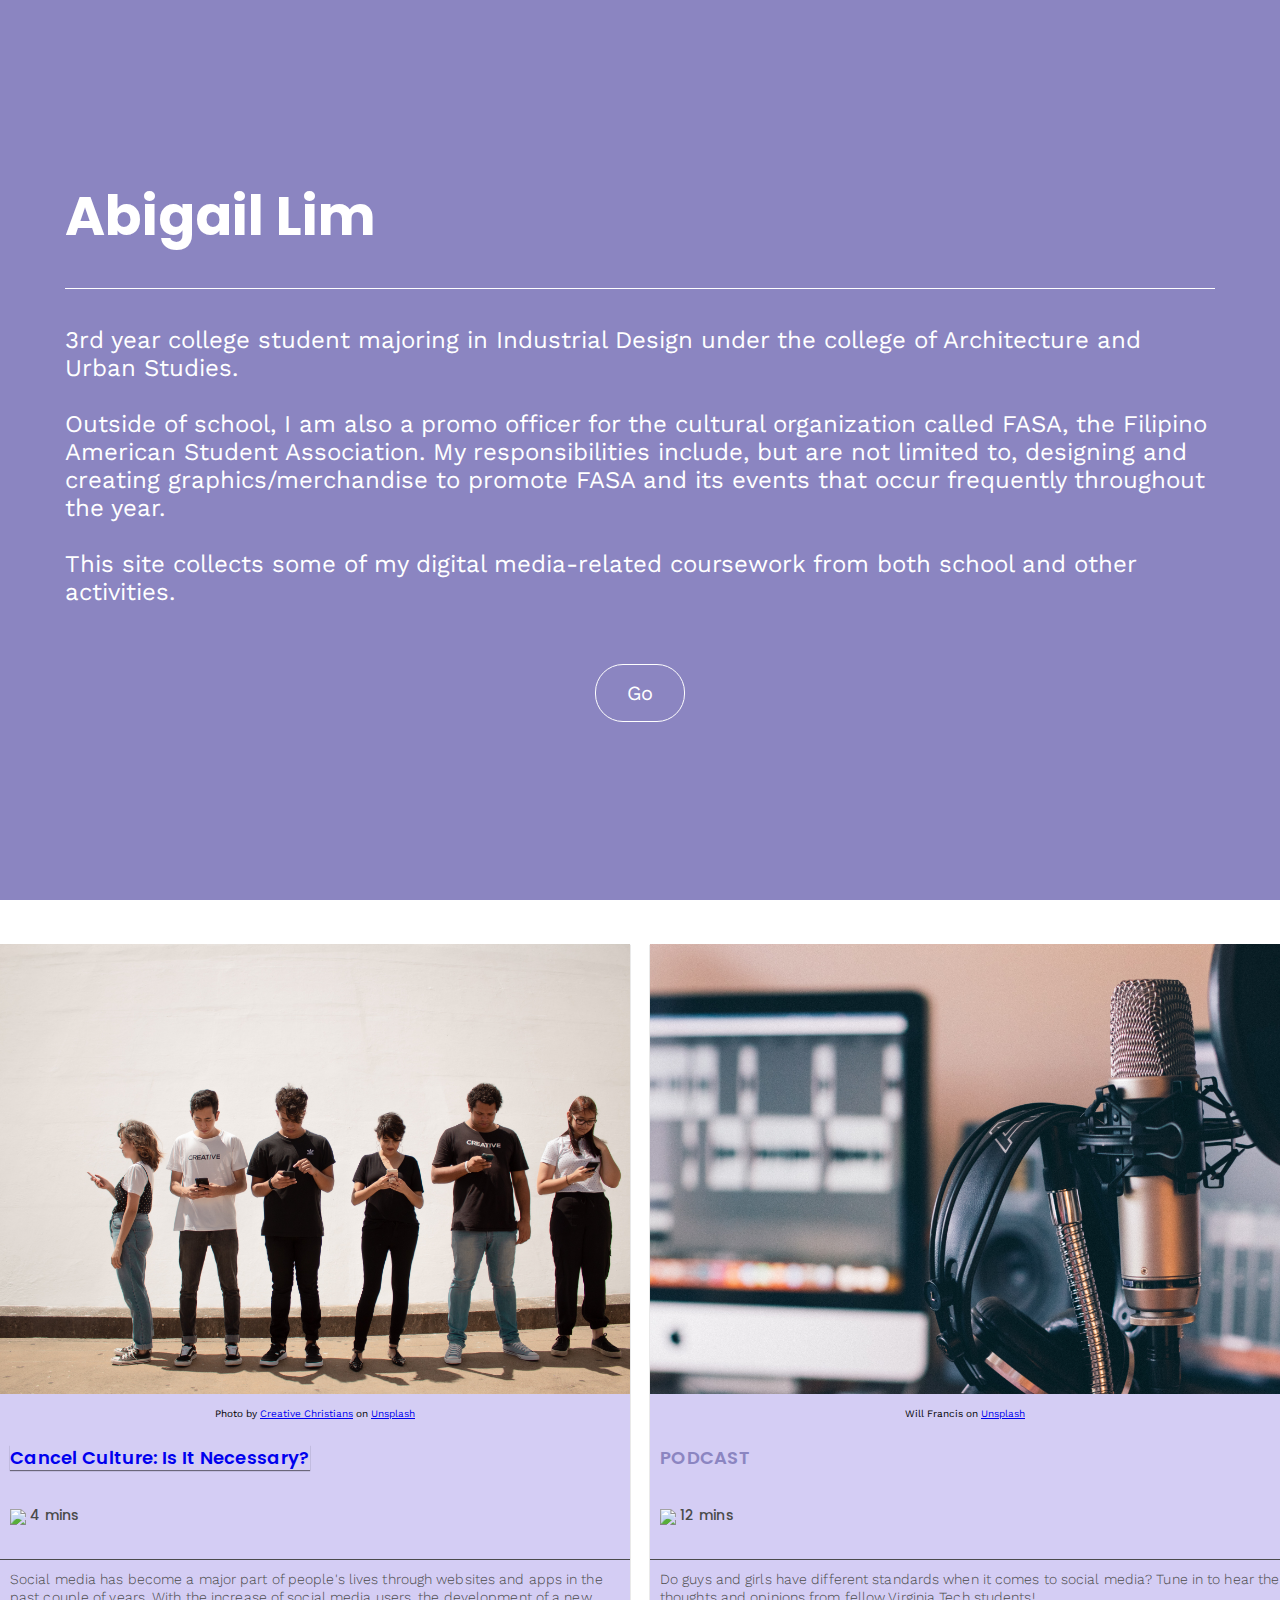
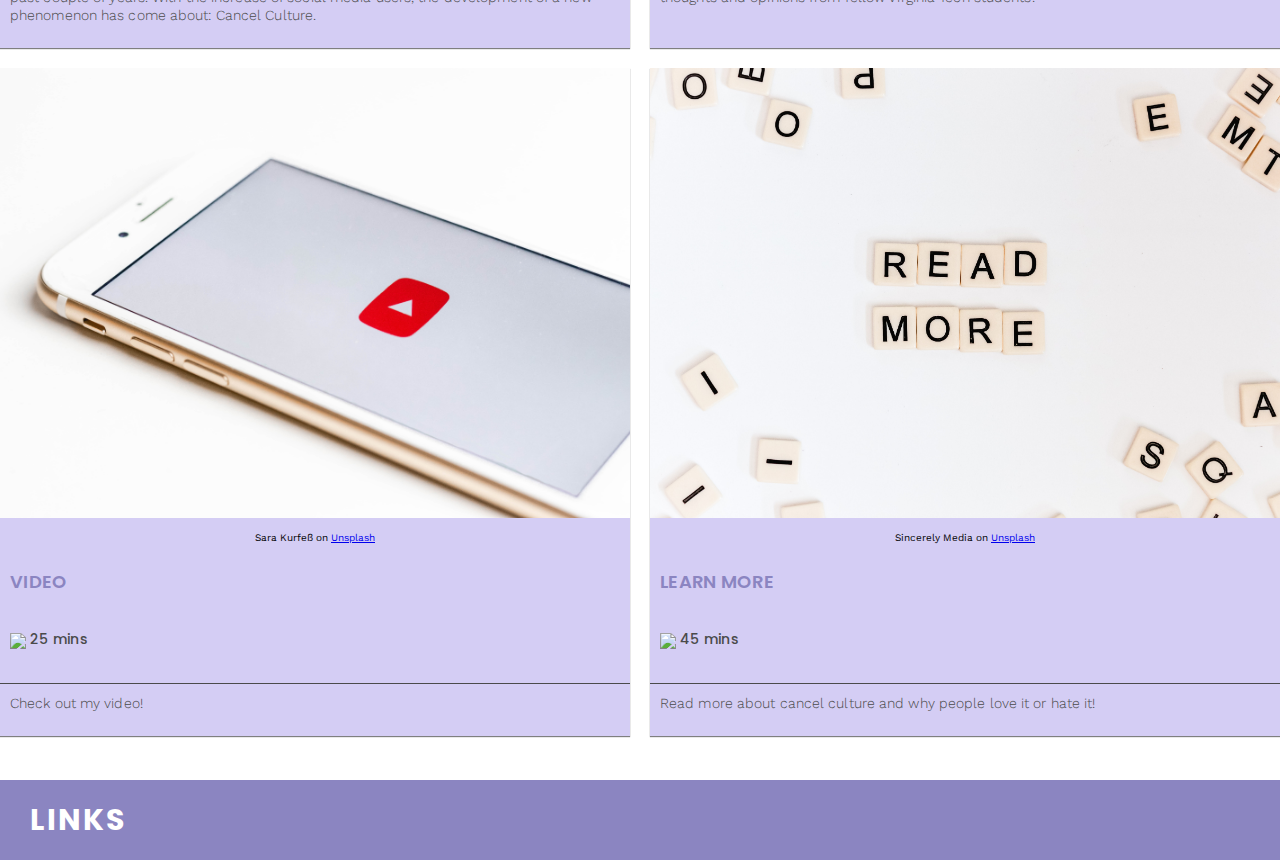
==== index.html @ 4adbbfd1 "linktest1" ====
<!DOCTYPE html>
<html lang="eng">
  <head>
    <meta charset="utf-8">
    <!-- Added viewport settings to make it work on a mobile phone. Don't worry about it; just copy and paste -->
    <meta name="viewport" content="width=device-width, initial-scale=1.0, maximum-scale=1.0, user-scalable=no">
    <!-- Changed title to my name. The title will show up in the browser tab! -->
    <title>Abigail Lim</title>
    <link rel="stylesheet" type="text/css" href="css/style.css" />
    <link href="https://fonts.googleapis.com/css?family=Poppins:400,600" rel="stylesheet">
    <link href="https://fonts.googleapis.com/css?family=Work+Sans" rel="stylesheet">
  </head>

  <body>

    <div class="container">

      <header>
        <div class="wrapper">
          <h1>Abigail Lim</h1>
          <p class="bio">
            3rd year college student majoring in Industrial Design under the college of Architecture and Urban Studies. <br> <br>Outside of school, I am also a promo officer for the cultural organization called FASA, the Filipino American Student Association. My responsibilities include, but are not limited to, designing and creating graphics/merchandise to promote FASA and its events that occur frequently throughout the year. <br> <br> This site collects some of my digital media-related coursework from both school and other activities.
          </p>
          <div class="buttonBox">
            <a class="myButton"href="#projects">Go</a>
          </div>
        </div>
      </header>

      <main id="projects">
        <div class="link 1">
          <img src="images/creative-christians-HN6uXG7GzTE-unsplash (3).jpg"/>
          <p class="reference"> Photo by <a href="https://unsplash.com/@creativechristians?utm_source=unsplash&utm_medium=referral&utm_content=creditCopyText">Creative Christians</a> on <a href="https://unsplash.com/s/photos/social-media?utm_source=unsplash&utm_medium=referral&utm_content=creditCopyText">Unsplash</a>
          </p>
          <h2><a class="link" href="https://medium.com/@limabby21/cancel-culture-is-it-necessary-5a9881380380"> Cancel Culture: Is It Necessary?</a></h2>
          <img src="https://content.codecademy.com/courses/learn-css-grid/lesson-ii/time.svg" class="time" />
          <p class="mins">4 mins</p>
          <p class="description">
            Social media has become a major part of people's lives through websites and apps in the past couple of years. With the increase of social media users, the development of a new phenomenon has come about: Cancel Culture.</p>
        </div>
        <div class="link 2">
          <img src="images/will-francis-ZDNyhmgkZlQ-unsplash.jpg"/>
          <p class="reference" Photo by <a href="https://unsplash.com/@willfrancis?utm_source=unsplash&utm_medium=referral&utm_content=creditCopyText">Will Francis</a> on <a href="https://unsplash.com/s/photos/podcast?utm_source=unsplash&utm_medium=referral&utm_content=creditCopyText">Unsplash</a>
          </p>
          <h2>PODCAST</h2>
          <img src="https://content.codecademy.com/courses/learn-css-grid/lesson-ii/time.svg" class="time" />
          <p class="mins">12 mins</p>
          <p class="description"> Do guys and girls have different standards when it comes to social media? Tune in to hear the thoughts and opinions from fellow Virginia Tech students!
          </p>
        </div>
        <div class="link 3">
          <img src="images/sara-kurfess-O1mej4P-Rws-unsplash.jpg"/>
          <p class="reference" Photo by <a href="https://unsplash.com/@stereophototyp?utm_source=unsplash&utm_medium=referral&utm_content=creditCopyText">Sara Kurfeß</a> on <a href="https://unsplash.com/s/photos/video?utm_source=unsplash&utm_medium=referral&utm_content=creditCopyText">Unsplash</a>
          </p>
          <h2>VIDEO</h2>
          <img src="https://content.codecademy.com/courses/learn-css-grid/lesson-ii/time.svg" class="time" />
          <p class="mins">25 mins</p>
          <p class="description">
            Check out my video!</p>
        </div>
        <div class="link 4">
          <img src="images/sincerely-media-vcF5y2Edm6A-unsplash.jpg"/>
          <p class="reference" Photo by <a href="https://unsplash.com/@sincerelymedia?utm_source=unsplash&utm_medium=referral&utm_content=creditCopyText">Sincerely Media</a> on <a href="https://unsplash.com/s/photos/blog?utm_source=unsplash&utm_medium=referral&utm_content=creditCopyText">Unsplash</a>
          </p>
          <h2>LEARN MORE</h2>
          <img src="https://content.codecademy.com/courses/learn-css-grid/lesson-ii/time.svg" class="time" />
          <p class="mins">45 mins</p>
          <p class="description">
            Read more about cancel culture and why people love it or hate it!</p>
        </div>
      </main>

      <footer>
        <p>LINKS</p>
      </footer>

    </div>
  </body>

</html>
---- css/style.css ----
/* Set the scroll behavior to smooth so that when you click the in the header, the screen scrolls down rather than jumps */
html {
  scroll-behavior: smooth;
  background-color: #FFFFFF;
}

/* Set the margin to 0 to make sure the page stretches all the way to the edge of the browser window. */
body {
  margin: 0;
}

/* Removed min-width because some phones are narrower than 500px */

header, footer {
  background-color: #8B85C1;
  text-align: left;
/*  min-width: 500px; */
}

/* Changed header color and default font, set height to full screen height, set display to flex in order to easily center contents. (We could also use grid, but I went with flex since we only have a single column.)  Also set the font-family to Work Sans. Remember, the cascade in "Cascading Style Sheets" means that these font settings will flow down into everything inside the wrapper unless we override it--which we do with h1 */
header {
  font-family: Work Sans;
  color: white;
  min-height: 100vh;
  display: flex;
}

main {
  display: grid;
  grid-template-columns: repeat(auto-fill, minmax(40%, 1fr) ) ;
  grid-gap: 20px;
  margin-top: 44px;

  justify-items: center;
  justify-content: center;
  align-items: stretch;
  align-content: center;
}

/* Added h1 definition. Notice the font size calculation. This calc sets the font size at AT LEAST 1.93em, then adds 2% of the view width per character (approx.) */
h1 {
  font-family: Poppins;
  font-size: calc(1em + 3vw);
  padding-bottom: .67em;
  border-bottom: 1px solid;
  line-height: 1.3;
}

h2 {
  font-family: Poppins;
  font-size: 18px;
  font-weight: 600;
  letter-spacing: 0.3px;
  text-align: left;
  color: #8B85C1;
  padding: 10px 0px 10px 10px;
  text-decoration: none;
}

img {
  width: 100%;
  height: 50vh;
  object-fit: cover;
}

/* Added wrapper class, set some spacing. Remember, margin sets space outside of the box, while padding sets the space inside the box */
.wrapper {
    max-width: 1150px;
    margin: auto;
    padding: 50px;
    display: block;
}

.bio {
  color: white;
  font-size: 24px;
  font-family: 'Work Sans';
}

/* Added a button and a box for that button. The "flex" makes it easier to center the button. If you don't want the button centered, you could remove it */
.buttonBox {
  display: flex;
  justify-content: center;
  align-content: center;
}

.myButton {
  border-radius: 28px;
  border: 1px solid #ffffff;
  cursor: pointer;
  color: #ffffff;
  font-size: 20px;
  padding: 16px 31px;
  text-decoration: none;
  margin: 1.69em auto;
}

.myButton:hover {
	background-color: #7A6F9B;
}

.myButton:active {
	position:relative;
	top:1px;
}
.link {
  box-shadow: 0 1px 1px 0 rgba(0, 0, 0, 0.5);
  width: 100%;
  background-color: #D4CDF4;
}

.a {

}

.c {

}

.reference {
  text-align: center;
  font-family: Work Sans;
  font-size: 10px;
}
.time {
  padding-left: 10px;
  padding-top: 10px;
  width: 20px;
  height: auto;
}

.mins {
  display: inline-block;
  font-family: Poppins;
  font-size: 14px;
  font-weight: 500;
  letter-spacing: 0.3px;
  text-align: left;
  color: #4A4A4A;
  position: relative;
  bottom: 5px;
}

.description {
  font-family: Work Sans;
  font-size: 14px;
  font-weight: 300;
  line-height: 1.29;
  letter-spacing: 0.1px;
  text-align: left;
  color: #4a4a4a;
  padding: 10px 0px 10px 10px;
  border-top: 1px solid #4a4a4a;
}

.logo {
  width: 115px;
  height: 21.1px;
  object-fit: contain;
  padding: 20px;
}

/* Removed min-width because some mobile screens are smaller than 500px */
.container {
/*  min-width: 500px; */
  margin: auto;
}

footer {
  margin-top: 44px;
  height: 60px;
  font-family: Poppins;
  color: white;
  text-align: left;
  font-size: 30px;
  letter-spacing: 2px;
  font-weight: bold;
  display: flex;
  align-items: center;
  padding: 10px 30px;
}

@media all and (max-width:700px) {
  main {
    grid-template-columns: 1fr;
  }
  .description {
    font-size: 18px;
  }
  img {
    height: 50vh;

  }
}

.link{
  text-decoration: none;
}
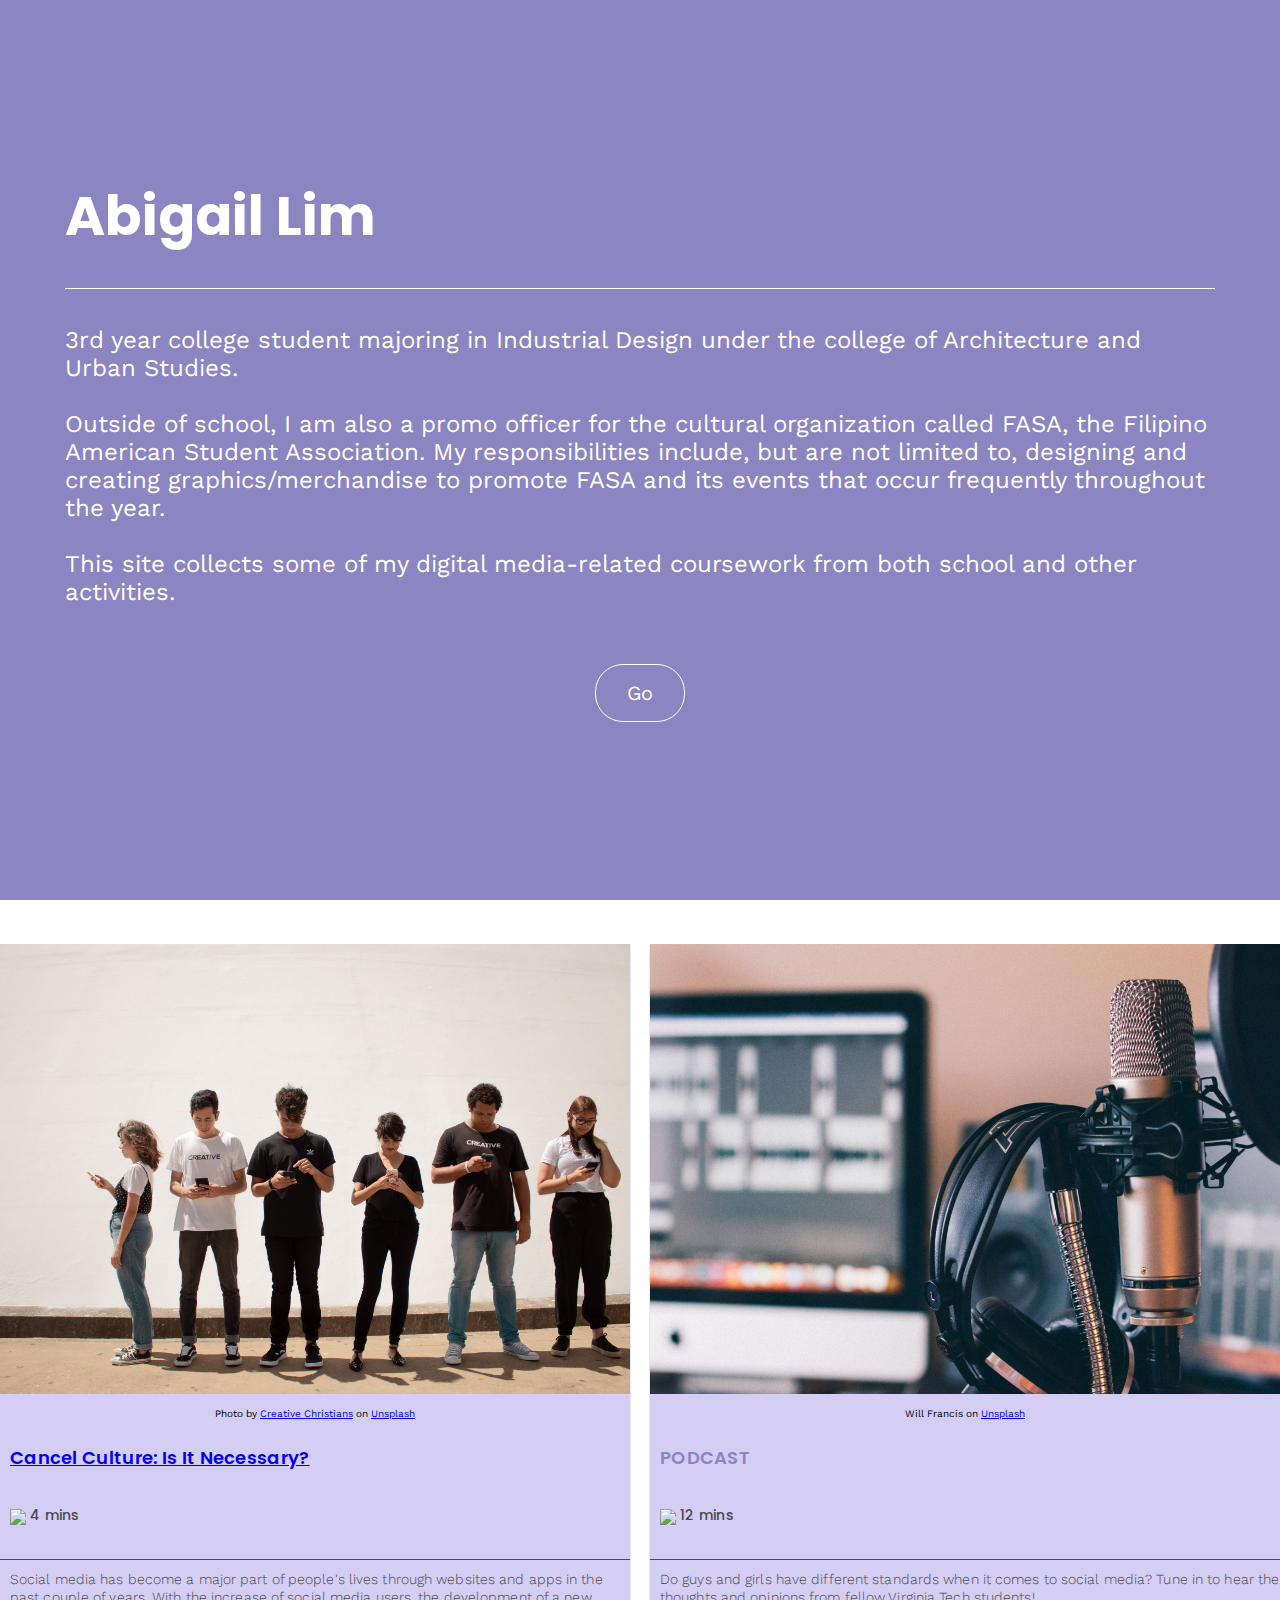
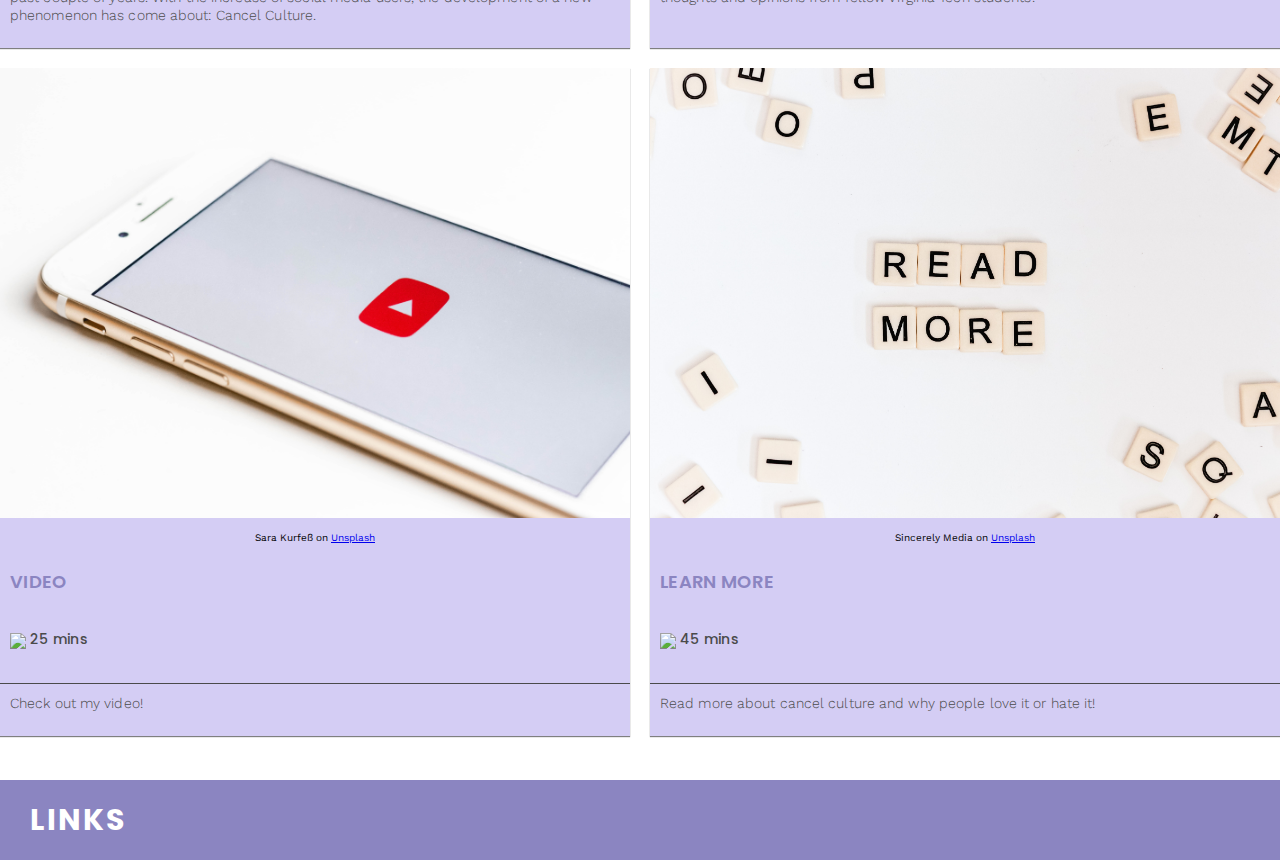
==== commit ea7213bc: "fix" ====
--- a/index.html
+++ b/index.html
@@ -32,7 +32,7 @@
           <img src="images/creative-christians-HN6uXG7GzTE-unsplash (3).jpg"/>
           <p class="reference"> Photo by <a href="https://unsplash.com/@creativechristians?utm_source=unsplash&utm_medium=referral&utm_content=creditCopyText">Creative Christians</a> on <a href="https://unsplash.com/s/photos/social-media?utm_source=unsplash&utm_medium=referral&utm_content=creditCopyText">Unsplash</a>
           </p>
-          <h2><a class="link" href="https://medium.com/@limabby21/cancel-culture-is-it-necessary-5a9881380380"> Cancel Culture: Is It Necessary?</a></h2>
+          <h2><a href="https://medium.com/@limabby21/cancel-culture-is-it-necessary-5a9881380380"> Cancel Culture: Is It Necessary?</a></h2>
           <img src="https://content.codecademy.com/courses/learn-css-grid/lesson-ii/time.svg" class="time" />
           <p class="mins">4 mins</p>
           <p class="description">
--- a/css/style.css
+++ b/css/style.css
@@ -189,10 +189,5 @@
   }
   img {
     height: 50vh;
-
   }
 }
-
-.link{
-  text-decoration: none;
-}
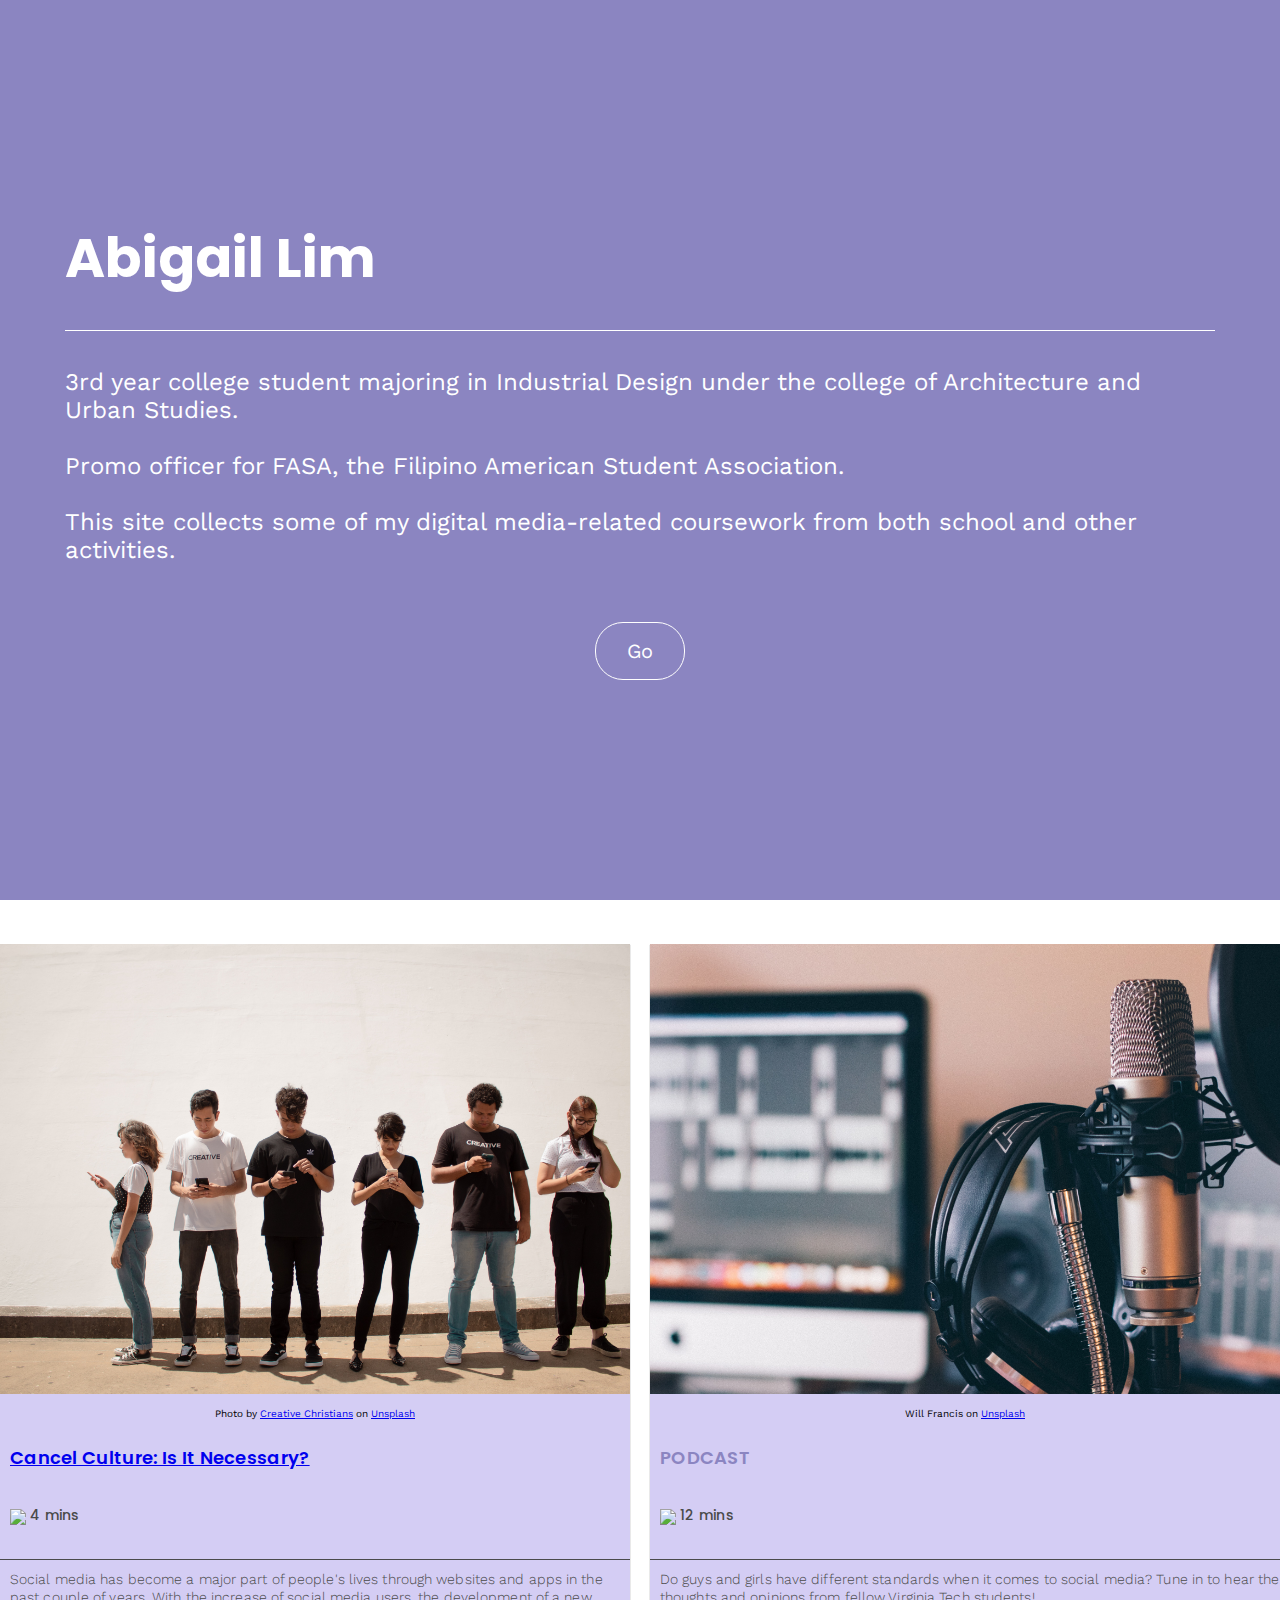
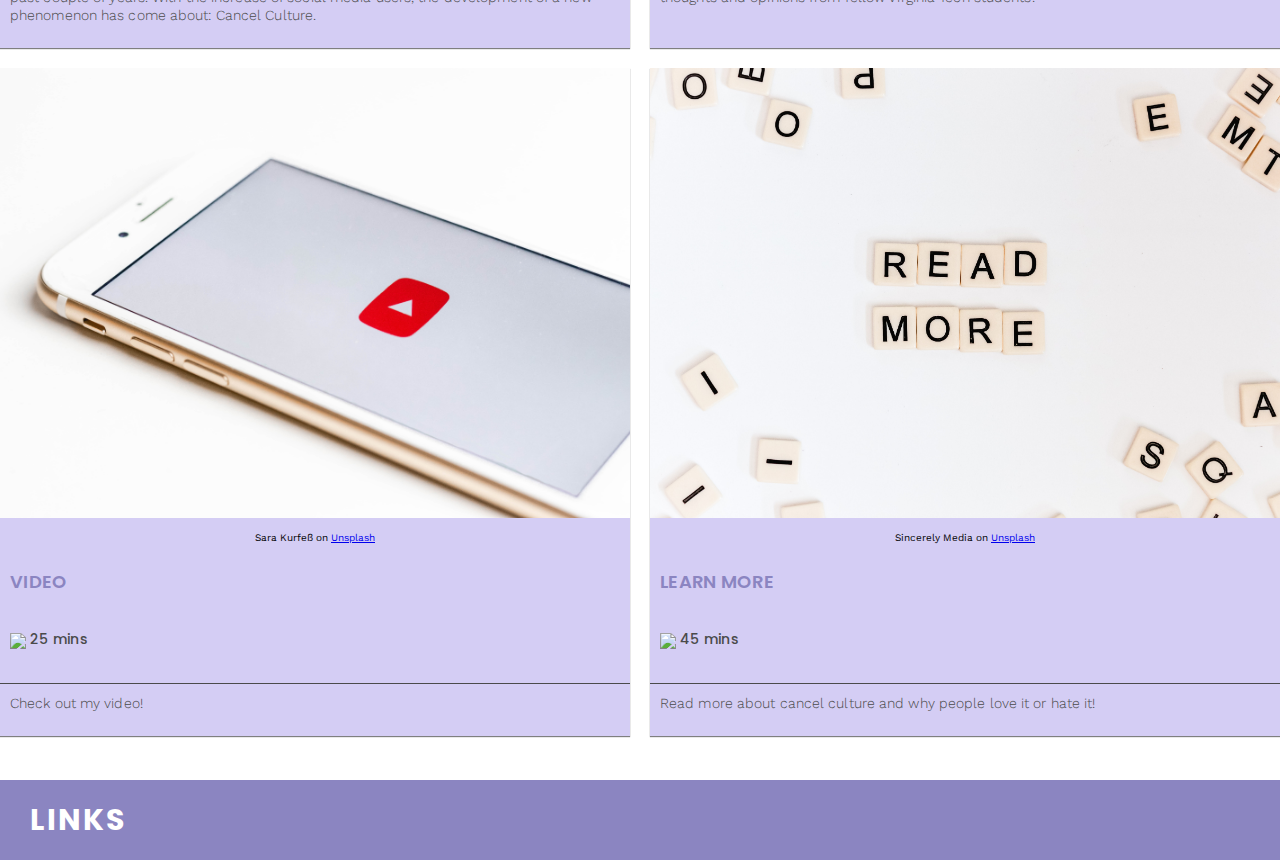
==== commit 10204092: "bio update" ====
--- a/index.html
+++ b/index.html
@@ -19,7 +19,7 @@
         <div class="wrapper">
           <h1>Abigail Lim</h1>
           <p class="bio">
-            3rd year college student majoring in Industrial Design under the college of Architecture and Urban Studies. <br> <br>Outside of school, I am also a promo officer for the cultural organization called FASA, the Filipino American Student Association. My responsibilities include, but are not limited to, designing and creating graphics/merchandise to promote FASA and its events that occur frequently throughout the year. <br> <br> This site collects some of my digital media-related coursework from both school and other activities.
+            3rd year college student majoring in Industrial Design under the college of Architecture and Urban Studies. <br> <br>Promo officer for FASA, the Filipino American Student Association. <br> <br> This site collects some of my digital media-related coursework from both school and other activities.
           </p>
           <div class="buttonBox">
             <a class="myButton"href="#projects">Go</a>
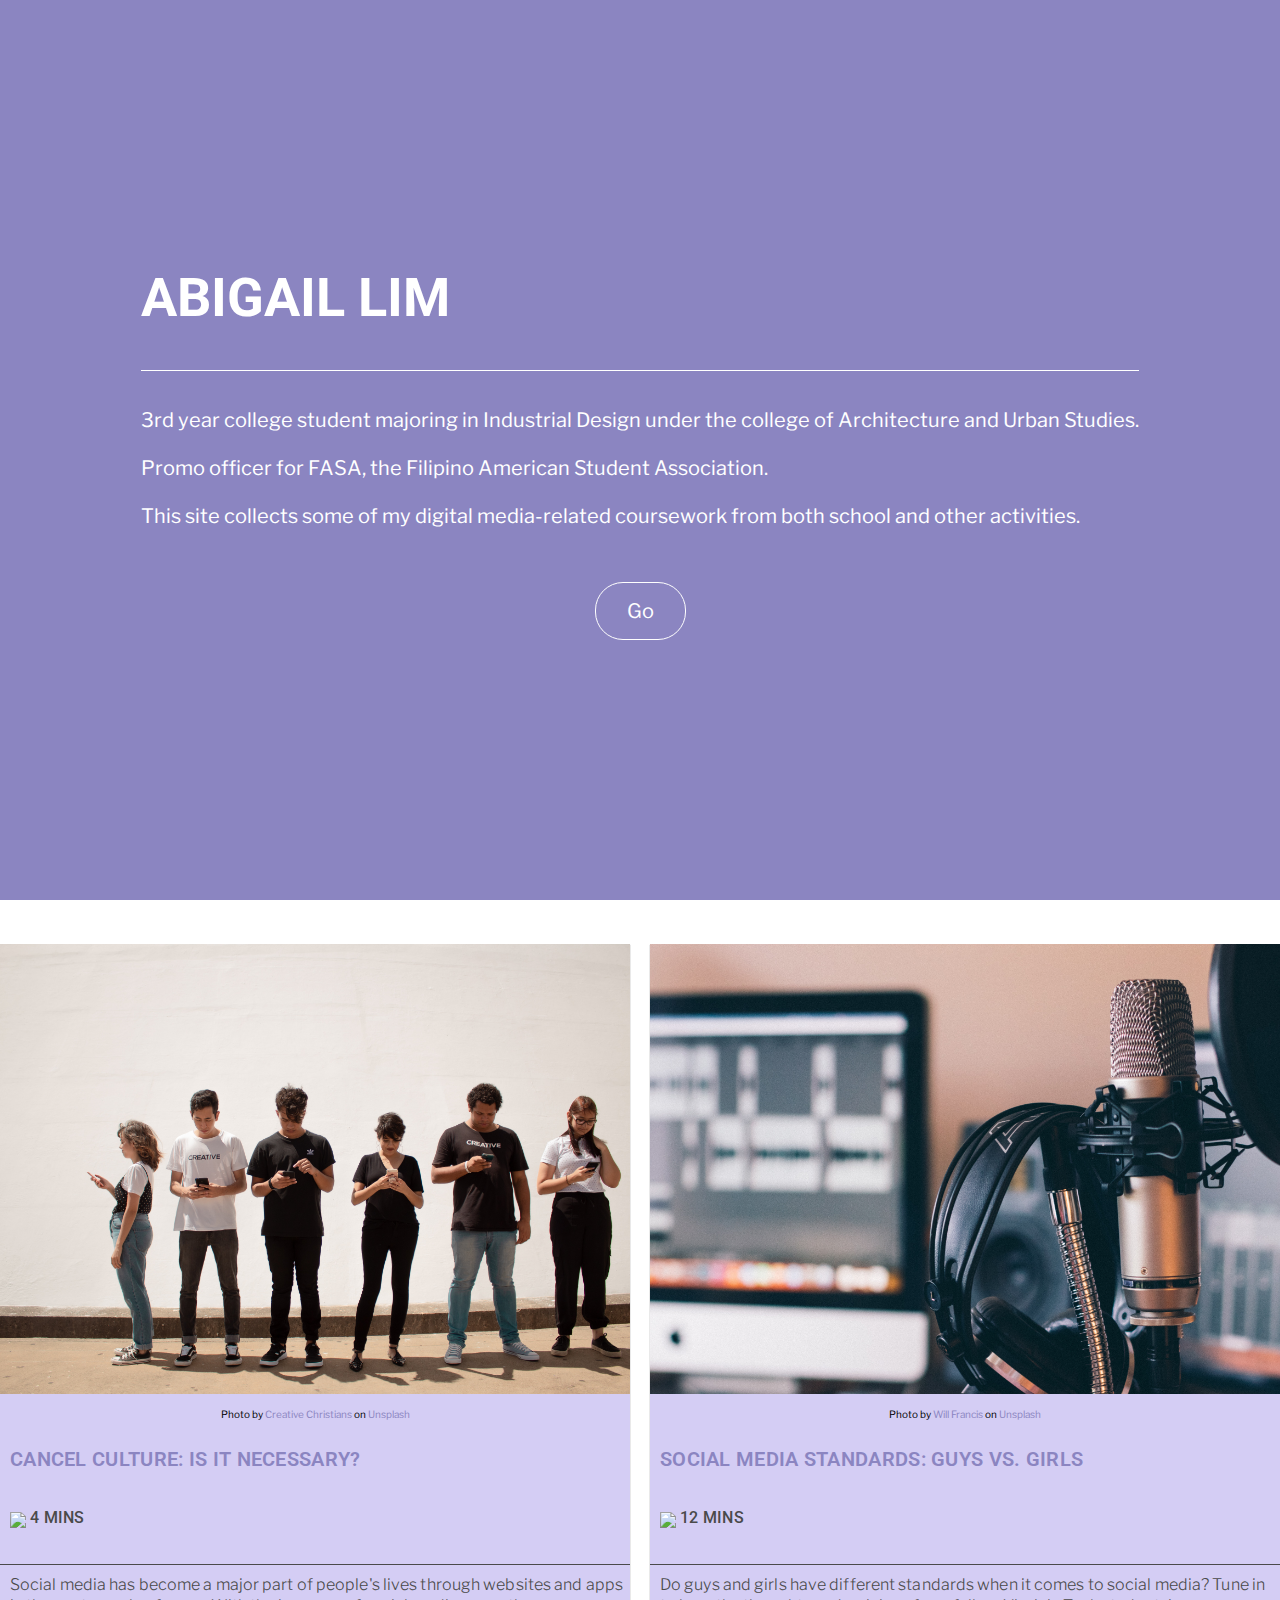
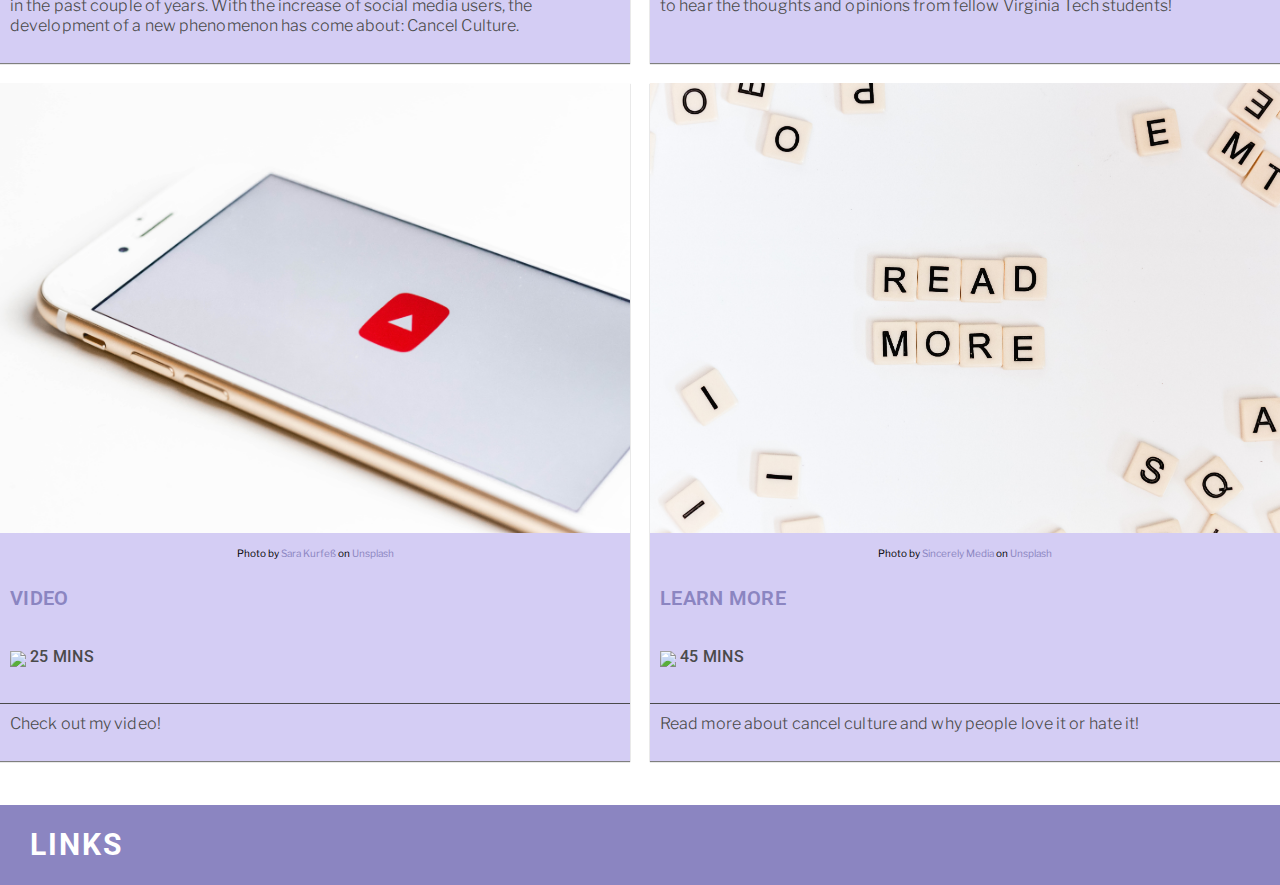
==== commit 58af5587: "color and fonts" ====
--- a/index.html
+++ b/index.html
@@ -5,10 +5,14 @@
     <!-- Added viewport settings to make it work on a mobile phone. Don't worry about it; just copy and paste -->
     <meta name="viewport" content="width=device-width, initial-scale=1.0, maximum-scale=1.0, user-scalable=no">
     <!-- Changed title to my name. The title will show up in the browser tab! -->
-    <title>Abigail Lim</title>
+    <title>ABIGAIL LIM</title>
     <link rel="stylesheet" type="text/css" href="css/style.css" />
-    <link href="https://fonts.googleapis.com/css?family=Poppins:400,600" rel="stylesheet">
-    <link href="https://fonts.googleapis.com/css?family=Work+Sans" rel="stylesheet">
+    <link rel="preconnect" href="https://fonts.googleapis.com">
+<link rel="preconnect" href="https://fonts.gstatic.com" crossorigin>
+<link href="https://fonts.googleapis.com/css2?family=Roboto:wght@500&family=Space+Mono&display=swap" rel="stylesheet">
+<link rel="preconnect" href="https://fonts.googleapis.com">
+<link rel="preconnect" href="https://fonts.gstatic.com" crossorigin>
+<link href="https://fonts.googleapis.com/css2?family=Libre+Franklin:wght@100&family=Roboto:wght@500&family=Space+Mono&display=swap" rel="stylesheet">
   </head>
 
   <body>
@@ -29,7 +33,7 @@
 
       <main id="projects">
         <div class="link 1">
-          <img src="images/creative-christians-HN6uXG7GzTE-unsplash (3).jpg"/>
+          <a href="https://medium.com/@limabby21/cancel-culture-is-it-necessary-5a9881380380"> <img src="images/creative-christians-HN6uXG7GzTE-unsplash (3).jpg"></a>
           <p class="reference"> Photo by <a href="https://unsplash.com/@creativechristians?utm_source=unsplash&utm_medium=referral&utm_content=creditCopyText">Creative Christians</a> on <a href="https://unsplash.com/s/photos/social-media?utm_source=unsplash&utm_medium=referral&utm_content=creditCopyText">Unsplash</a>
           </p>
           <h2><a href="https://medium.com/@limabby21/cancel-culture-is-it-necessary-5a9881380380"> Cancel Culture: Is It Necessary?</a></h2>
@@ -39,10 +43,10 @@
             Social media has become a major part of people's lives through websites and apps in the past couple of years. With the increase of social media users, the development of a new phenomenon has come about: Cancel Culture.</p>
         </div>
         <div class="link 2">
-          <img src="images/will-francis-ZDNyhmgkZlQ-unsplash.jpg"/>
-          <p class="reference" Photo by <a href="https://unsplash.com/@willfrancis?utm_source=unsplash&utm_medium=referral&utm_content=creditCopyText">Will Francis</a> on <a href="https://unsplash.com/s/photos/podcast?utm_source=unsplash&utm_medium=referral&utm_content=creditCopyText">Unsplash</a>
+          <a href="https://soundcloud.com/yuqin-feng/possible-different-social-media-standards-for-guys-and-girls?utm_source=clipboard&utm_medium=text&utm_campaign=social_sharing"> <img src="images/will-francis-ZDNyhmgkZlQ-unsplash.jpg"></a>
+          <p class="reference"> Photo by <a href="https://unsplash.com/@willfrancis?utm_source=unsplash&utm_medium=referral&utm_content=creditCopyText">Will Francis</a> on <a href="https://unsplash.com/s/photos/podcast?utm_source=unsplash&utm_medium=referral&utm_content=creditCopyText">Unsplash</a>
           </p>
-          <h2>PODCAST</h2>
+          <h2><a href="https://soundcloud.com/yuqin-feng/possible-different-social-media-standards-for-guys-and-girls?utm_source=clipboard&utm_medium=text&utm_campaign=social_sharing"> Social Media Standards: Guys vs. Girls </a></h2>
           <img src="https://content.codecademy.com/courses/learn-css-grid/lesson-ii/time.svg" class="time" />
           <p class="mins">12 mins</p>
           <p class="description"> Do guys and girls have different standards when it comes to social media? Tune in to hear the thoughts and opinions from fellow Virginia Tech students!
@@ -50,7 +54,7 @@
         </div>
         <div class="link 3">
           <img src="images/sara-kurfess-O1mej4P-Rws-unsplash.jpg"/>
-          <p class="reference" Photo by <a href="https://unsplash.com/@stereophototyp?utm_source=unsplash&utm_medium=referral&utm_content=creditCopyText">Sara Kurfeß</a> on <a href="https://unsplash.com/s/photos/video?utm_source=unsplash&utm_medium=referral&utm_content=creditCopyText">Unsplash</a>
+          <p class="reference"> Photo by <a href="https://unsplash.com/@stereophototyp?utm_source=unsplash&utm_medium=referral&utm_content=creditCopyText">Sara Kurfeß</a> on <a href="https://unsplash.com/s/photos/video?utm_source=unsplash&utm_medium=referral&utm_content=creditCopyText">Unsplash</a>
           </p>
           <h2>VIDEO</h2>
           <img src="https://content.codecademy.com/courses/learn-css-grid/lesson-ii/time.svg" class="time" />
@@ -60,7 +64,7 @@
         </div>
         <div class="link 4">
           <img src="images/sincerely-media-vcF5y2Edm6A-unsplash.jpg"/>
-          <p class="reference" Photo by <a href="https://unsplash.com/@sincerelymedia?utm_source=unsplash&utm_medium=referral&utm_content=creditCopyText">Sincerely Media</a> on <a href="https://unsplash.com/s/photos/blog?utm_source=unsplash&utm_medium=referral&utm_content=creditCopyText">Unsplash</a>
+          <p class="reference"> Photo by <a href="https://unsplash.com/@sincerelymedia?utm_source=unsplash&utm_medium=referral&utm_content=creditCopyText">Sincerely Media</a> on <a href="https://unsplash.com/s/photos/blog?utm_source=unsplash&utm_medium=referral&utm_content=creditCopyText">Unsplash</a>
           </p>
           <h2>LEARN MORE</h2>
           <img src="https://content.codecademy.com/courses/learn-css-grid/lesson-ii/time.svg" class="time" />
--- a/css/style.css
+++ b/css/style.css
@@ -19,10 +19,11 @@
 
 /* Changed header color and default font, set height to full screen height, set display to flex in order to easily center contents. (We could also use grid, but I went with flex since we only have a single column.)  Also set the font-family to Work Sans. Remember, the cascade in "Cascading Style Sheets" means that these font settings will flow down into everything inside the wrapper unless we override it--which we do with h1 */
 header {
-  font-family: Work Sans;
+  font-family: 'Libre Franklin', sans-serif;
   color: white;
   min-height: 100vh;
   display: flex;
+
 }
 
 main {
@@ -39,22 +40,24 @@
 
 /* Added h1 definition. Notice the font size calculation. This calc sets the font size at AT LEAST 1.93em, then adds 2% of the view width per character (approx.) */
 h1 {
-  font-family: Poppins;
+  font-family: 'Roboto', sans-serif;
   font-size: calc(1em + 3vw);
   padding-bottom: .67em;
   border-bottom: 1px solid;
   line-height: 1.3;
+  text-transform: uppercase;
 }
 
 h2 {
-  font-family: Poppins;
-  font-size: 18px;
+  font-family: 'Roboto', sans-serif;
+  font-size: 20px;
   font-weight: 600;
   letter-spacing: 0.3px;
   text-align: left;
   color: #8B85C1;
   padding: 10px 0px 10px 10px;
   text-decoration: none;
+  text-transform: uppercase;
 }
 
 img {
@@ -73,8 +76,8 @@
 
 .bio {
   color: white;
-  font-size: 24px;
-  font-family: 'Work Sans';
+  font-size: 20px;
+  font-family: 'Libre Franklin', sans-serif;
 }
 
 /* Added a button and a box for that button. The "flex" makes it easier to center the button. If you don't want the button centered, you could remove it */
@@ -119,7 +122,7 @@
 
 .reference {
   text-align: center;
-  font-family: Work Sans;
+  font-family: 'Libre Franklin', sans-serif;
   font-size: 10px;
 }
 .time {
@@ -131,19 +134,19 @@
 
 .mins {
   display: inline-block;
-  font-family: Poppins;
-  font-size: 14px;
+  font-family: 'Roboto', sans-serif;
+  font-size: 16px;
   font-weight: 500;
   letter-spacing: 0.3px;
   text-align: left;
   color: #4A4A4A;
   position: relative;
   bottom: 5px;
+  text-transform: uppercase;
 }
 
 .description {
-  font-family: Work Sans;
-  font-size: 14px;
+  font-family: 'Libre Franklin', sans-serif;
   font-weight: 300;
   line-height: 1.29;
   letter-spacing: 0.1px;
@@ -169,7 +172,7 @@
 footer {
   margin-top: 44px;
   height: 60px;
-  font-family: Poppins;
+  font-family: 'Roboto', sans-serif;
   color: white;
   text-align: left;
   font-size: 30px;
@@ -185,9 +188,13 @@
     grid-template-columns: 1fr;
   }
   .description {
-    font-size: 18px;
+    font-size: 15px;
   }
   img {
     height: 50vh;
   }
 }
+a {
+  color: #8B85C1;
+  text-decoration: none;
+}
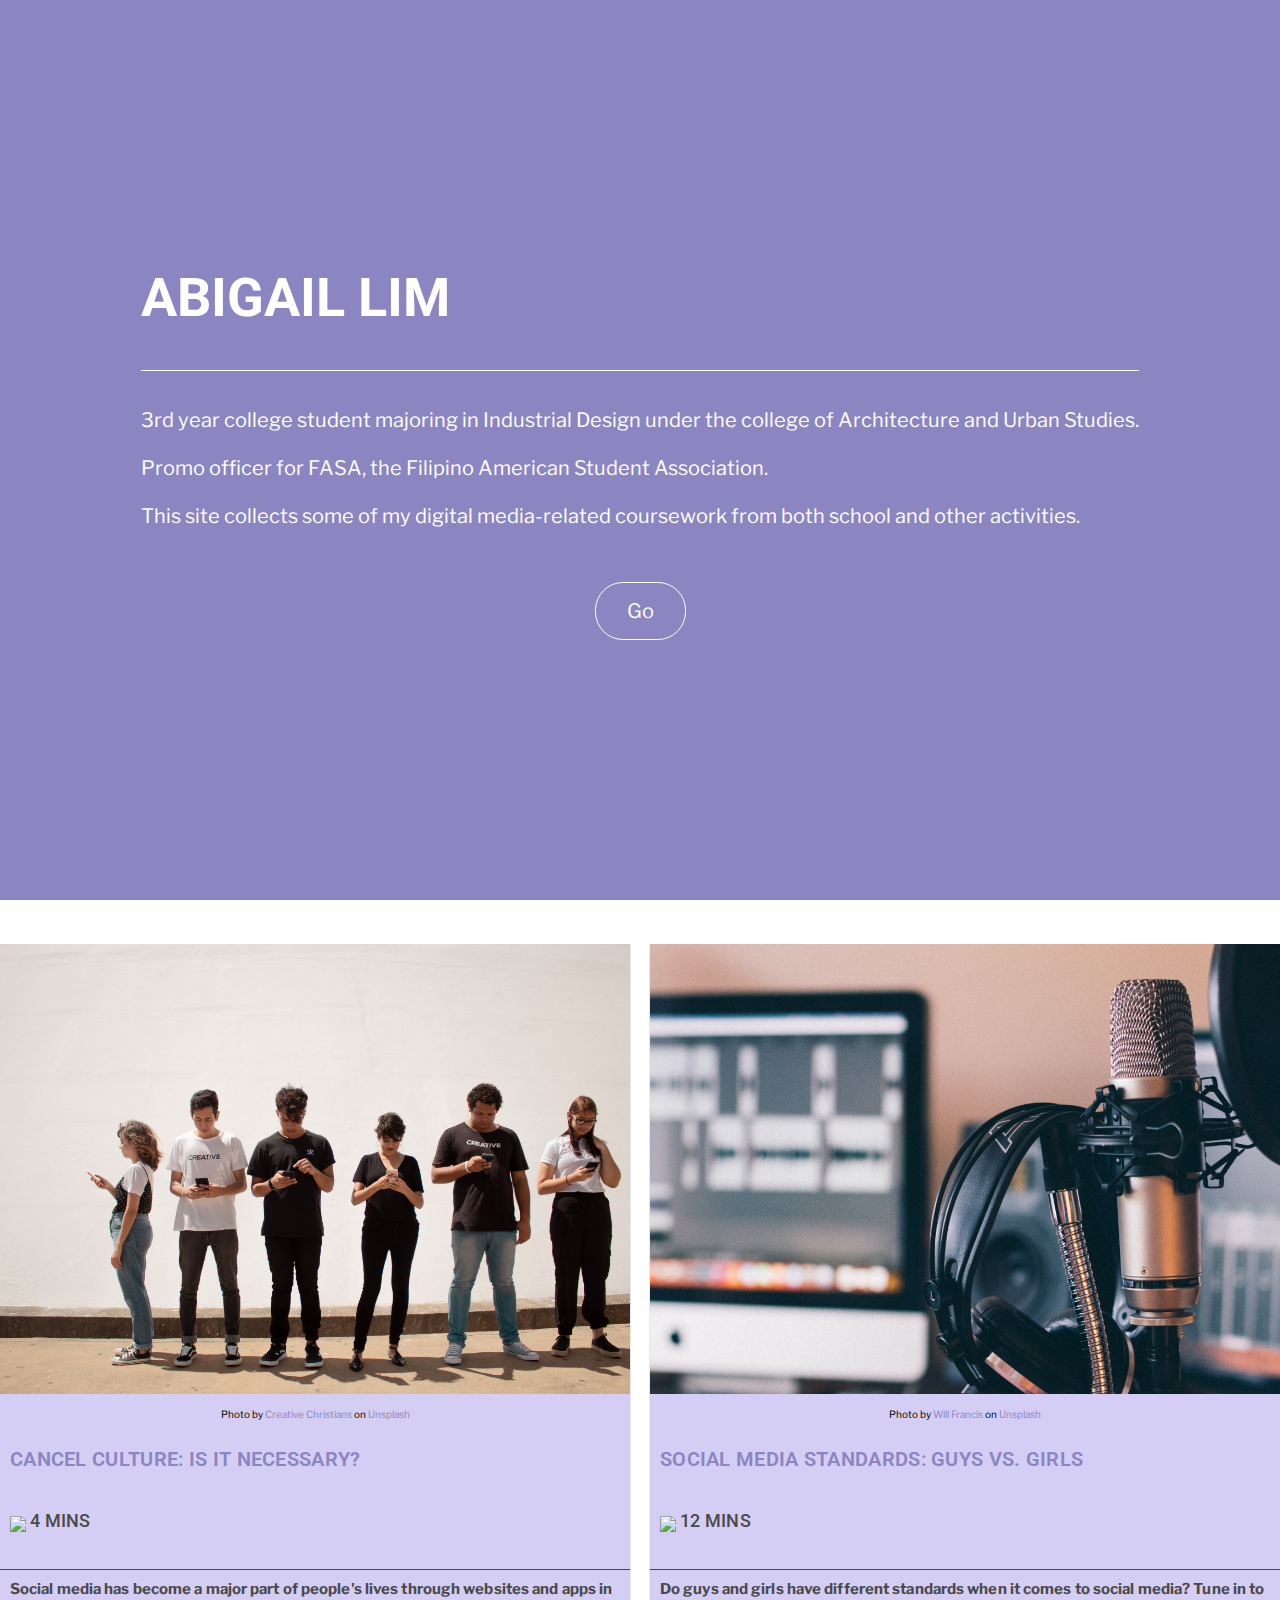
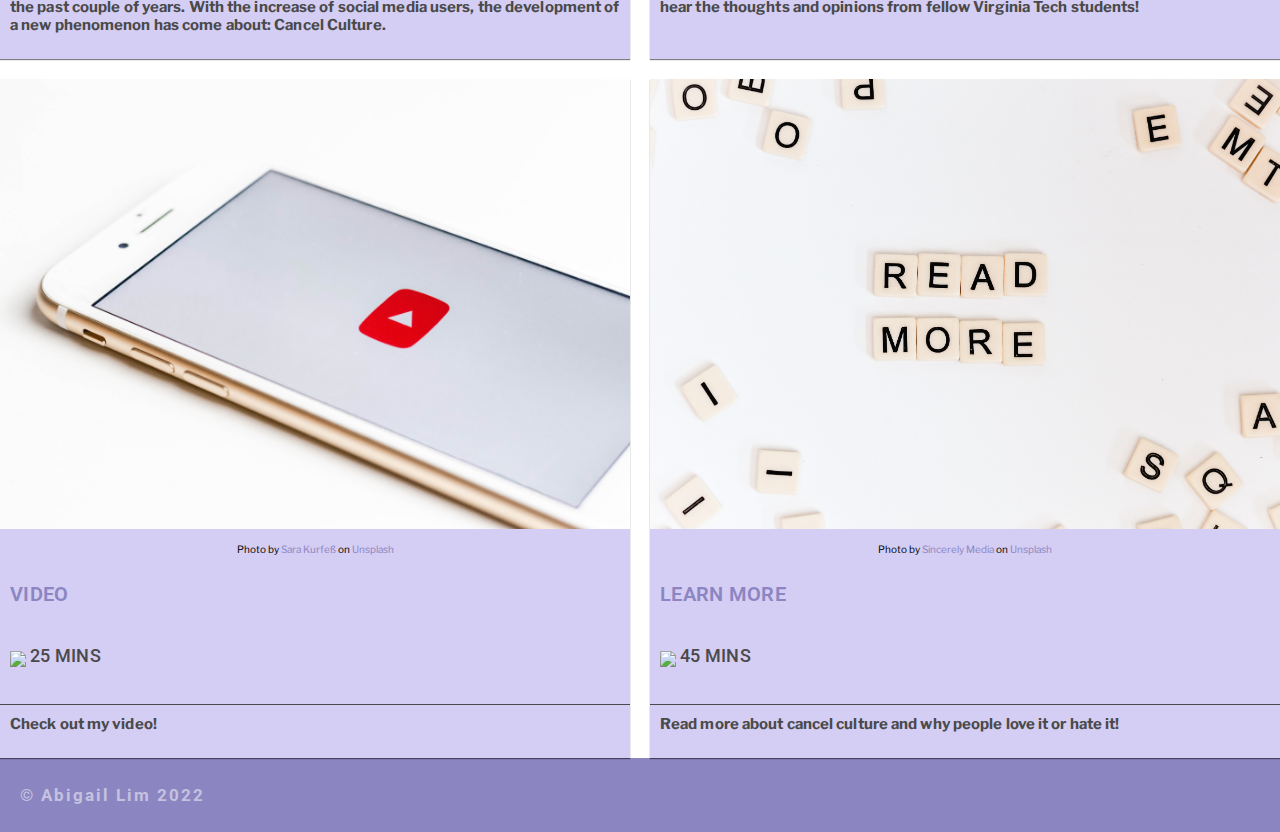
==== commit 51e1944d: "Footer" ====
--- a/index.html
+++ b/index.html
@@ -75,7 +75,9 @@
       </main>
 
       <footer>
-        <p>LINKS</p>
+        <div>
+          <p class="copyright">© Abigail Lim 2022</p>
+        </div>
       </footer>
 
     </div>
--- a/css/style.css
+++ b/css/style.css
@@ -135,7 +135,7 @@
 .mins {
   display: inline-block;
   font-family: 'Roboto', sans-serif;
-  font-size: 16px;
+  font-size: 18px;
   font-weight: 500;
   letter-spacing: 0.3px;
   text-align: left;
@@ -147,11 +147,11 @@
 
 .description {
   font-family: 'Libre Franklin', sans-serif;
-  font-weight: 300;
-  line-height: 1.29;
+  font-weight: bold;
+  font-size: 15px;
   letter-spacing: 0.1px;
   text-align: left;
-  color: #4a4a4a;
+  color: #4A4A4A;
   padding: 10px 0px 10px 10px;
   border-top: 1px solid #4a4a4a;
 }
@@ -169,18 +169,16 @@
   margin: auto;
 }
 
-footer {
-  margin-top: 44px;
-  height: 60px;
+footer div {
+  height: 100%;
   font-family: 'Roboto', sans-serif;
-  color: white;
-  text-align: left;
-  font-size: 30px;
+  color: rgba(255, 255, 255, 0.5);
+  font-size: 17px;
   letter-spacing: 2px;
   font-weight: bold;
   display: flex;
-  align-items: center;
-  padding: 10px 30px;
+  align-content: center;
+  padding: 10px 20px;
 }
 
 @media all and (max-width:700px) {
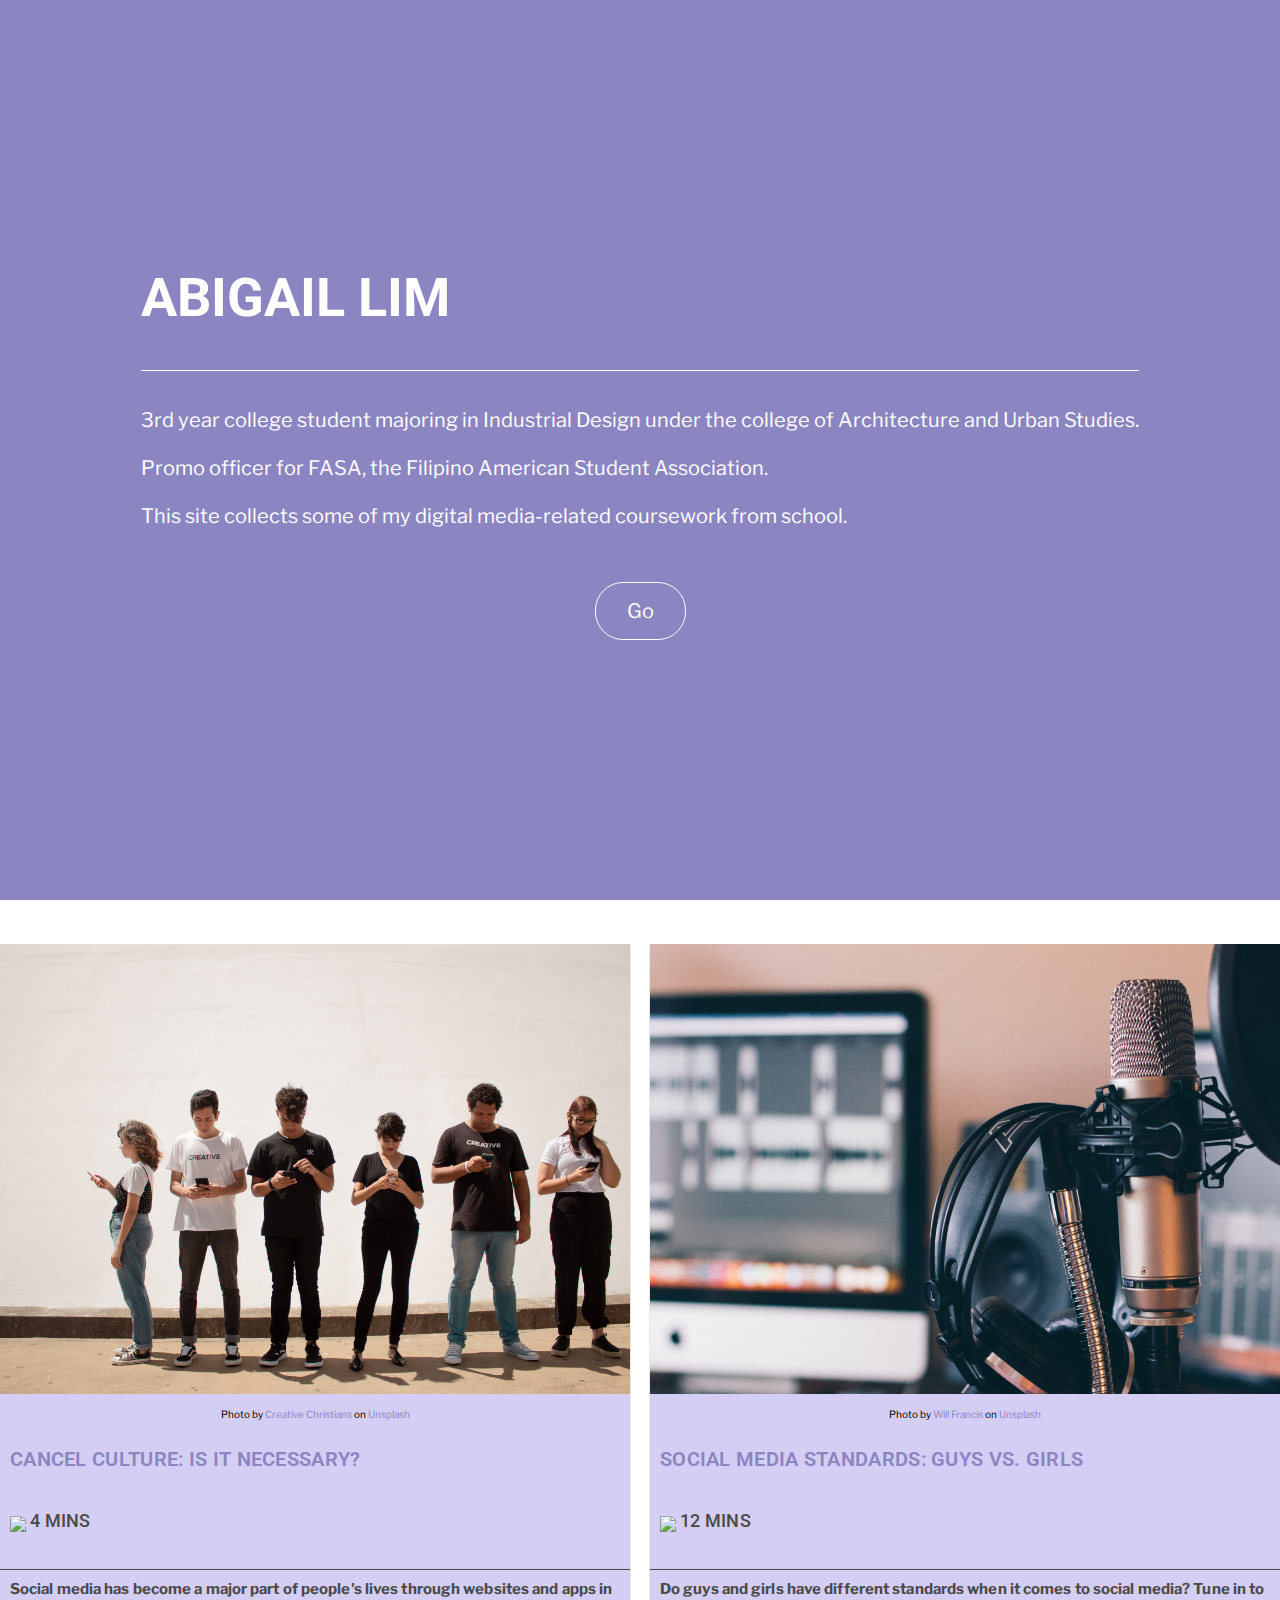
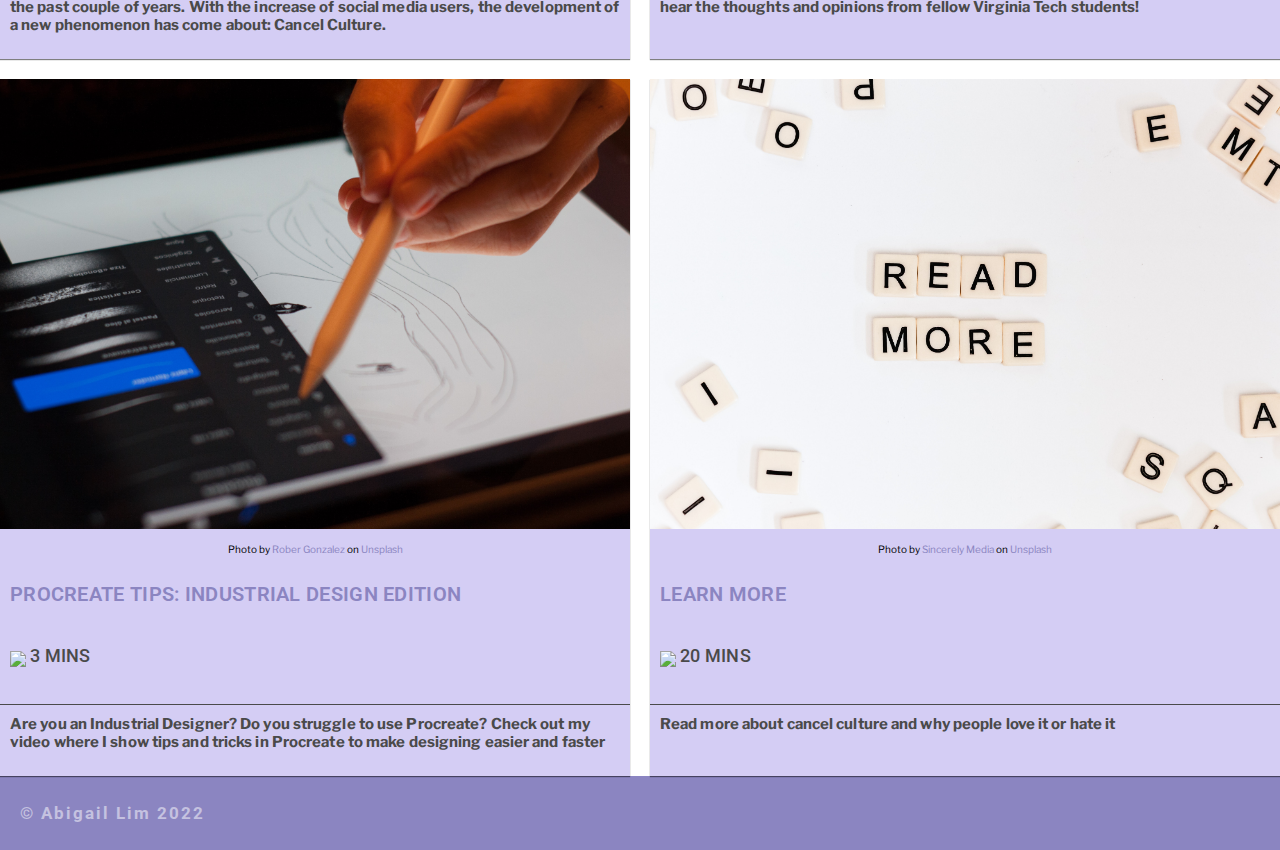
==== commit f5278e35: "update" ====
--- a/index.html
+++ b/index.html
@@ -23,7 +23,7 @@
         <div class="wrapper">
           <h1>Abigail Lim</h1>
           <p class="bio">
-            3rd year college student majoring in Industrial Design under the college of Architecture and Urban Studies. <br> <br>Promo officer for FASA, the Filipino American Student Association. <br> <br> This site collects some of my digital media-related coursework from both school and other activities.
+            3rd year college student majoring in Industrial Design under the college of Architecture and Urban Studies. <br> <br>Promo officer for FASA, the Filipino American Student Association. <br> <br> This site collects some of my digital media-related coursework from school.
           </p>
           <div class="buttonBox">
             <a class="myButton"href="#projects">Go</a>
@@ -32,7 +32,7 @@
       </header>
 
       <main id="projects">
-        <div class="link 1">
+        <div class="project">
           <a href="https://medium.com/@limabby21/cancel-culture-is-it-necessary-5a9881380380"> <img src="images/creative-christians-HN6uXG7GzTE-unsplash (3).jpg"></a>
           <p class="reference"> Photo by <a href="https://unsplash.com/@creativechristians?utm_source=unsplash&utm_medium=referral&utm_content=creditCopyText">Creative Christians</a> on <a href="https://unsplash.com/s/photos/social-media?utm_source=unsplash&utm_medium=referral&utm_content=creditCopyText">Unsplash</a>
           </p>
@@ -42,7 +42,7 @@
           <p class="description">
             Social media has become a major part of people's lives through websites and apps in the past couple of years. With the increase of social media users, the development of a new phenomenon has come about: Cancel Culture.</p>
         </div>
-        <div class="link 2">
+        <div class="project">
           <a href="https://soundcloud.com/yuqin-feng/possible-different-social-media-standards-for-guys-and-girls?utm_source=clipboard&utm_medium=text&utm_campaign=social_sharing"> <img src="images/will-francis-ZDNyhmgkZlQ-unsplash.jpg"></a>
           <p class="reference"> Photo by <a href="https://unsplash.com/@willfrancis?utm_source=unsplash&utm_medium=referral&utm_content=creditCopyText">Will Francis</a> on <a href="https://unsplash.com/s/photos/podcast?utm_source=unsplash&utm_medium=referral&utm_content=creditCopyText">Unsplash</a>
           </p>
@@ -52,25 +52,25 @@
           <p class="description"> Do guys and girls have different standards when it comes to social media? Tune in to hear the thoughts and opinions from fellow Virginia Tech students!
           </p>
         </div>
-        <div class="link 3">
-          <img src="images/sara-kurfess-O1mej4P-Rws-unsplash.jpg"/>
-          <p class="reference"> Photo by <a href="https://unsplash.com/@stereophototyp?utm_source=unsplash&utm_medium=referral&utm_content=creditCopyText">Sara Kurfeß</a> on <a href="https://unsplash.com/s/photos/video?utm_source=unsplash&utm_medium=referral&utm_content=creditCopyText">Unsplash</a>
+        <div class="project">
+          <a href="https://youtu.be/kGYRCjyGiDg"> <img src="images/rober-gonzalez-Ox3SuY9QbDU-unsplash.jpg"></a>
+          <p class="reference"> Photo by <a href="https://unsplash.com/@robergd?utm_source=unsplash&utm_medium=referral&utm_content=creditCopyText">Rober Gonzalez</a> on <a href="https://unsplash.com/photos/Ox3SuY9QbDU?utm_source=unsplash&utm_medium=referral&utm_content=creditShareLink">Unsplash</a>
           </p>
-          <h2>VIDEO</h2>
+          <h2><a href="https://youtu.be/kGYRCjyGiDg"> Procreate Tips: Industrial Design Edition </a></h2>
           <img src="https://content.codecademy.com/courses/learn-css-grid/lesson-ii/time.svg" class="time" />
-          <p class="mins">25 mins</p>
+          <p class="mins">3 MINS</p>
           <p class="description">
-            Check out my video!</p>
+            Are you an Industrial Designer? Do you struggle to use Procreate? Check out my video where I show tips and tricks in Procreate to make designing easier and faster</p>
         </div>
-        <div class="link 4">
-          <img src="images/sincerely-media-vcF5y2Edm6A-unsplash.jpg"/>
+        <div class="project">
+          <a href="https://www.pewresearch.org/internet/2021/05/19/americans-and-cancel-culture-where-some-see-calls-for-accountability-others-see-censorship-punishment/"> <img src="images/sincerely-media-vcF5y2Edm6A-unsplash.jpg"></a>
           <p class="reference"> Photo by <a href="https://unsplash.com/@sincerelymedia?utm_source=unsplash&utm_medium=referral&utm_content=creditCopyText">Sincerely Media</a> on <a href="https://unsplash.com/s/photos/blog?utm_source=unsplash&utm_medium=referral&utm_content=creditCopyText">Unsplash</a>
           </p>
-          <h2>LEARN MORE</h2>
+          <h2><a href="https://www.pewresearch.org/internet/2021/05/19/americans-and-cancel-culture-where-some-see-calls-for-accountability-others-see-censorship-punishment/"> LEARN MORE </a></h2>
           <img src="https://content.codecademy.com/courses/learn-css-grid/lesson-ii/time.svg" class="time" />
-          <p class="mins">45 mins</p>
+          <p class="mins">20 mins</p>
           <p class="description">
-            Read more about cancel culture and why people love it or hate it!</p>
+            Read more about cancel culture and why people love it or hate it</p>
         </div>
       </main>
 
--- a/css/style.css
+++ b/css/style.css
@@ -106,19 +106,12 @@
 	position:relative;
 	top:1px;
 }
-.link {
+.project {
   box-shadow: 0 1px 1px 0 rgba(0, 0, 0, 0.5);
   width: 100%;
   background-color: #D4CDF4;
 }
 
-.a {
-
-}
-
-.c {
-
-}
 
 .reference {
   text-align: center;
@@ -156,13 +149,6 @@
   border-top: 1px solid #4a4a4a;
 }
 
-.logo {
-  width: 115px;
-  height: 21.1px;
-  object-fit: contain;
-  padding: 20px;
-}
-
 /* Removed min-width because some mobile screens are smaller than 500px */
 .container {
 /*  min-width: 500px; */
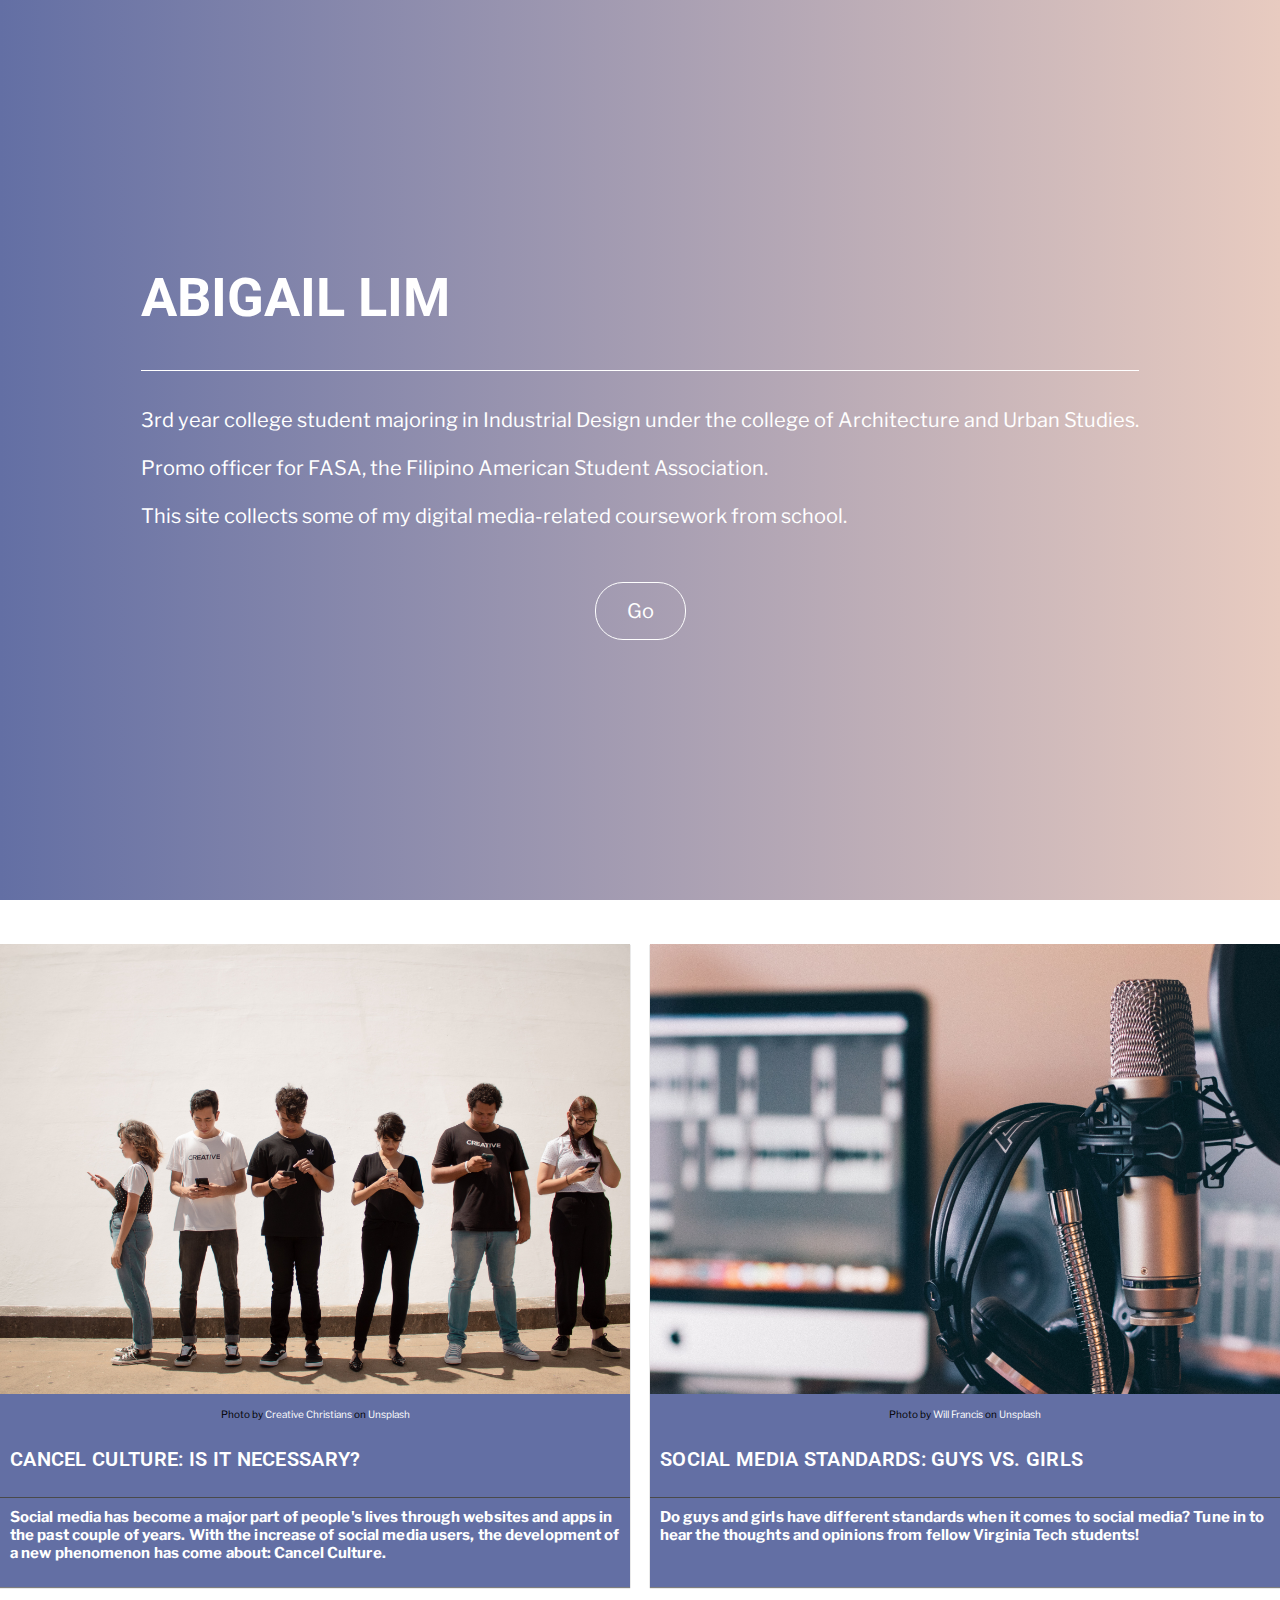
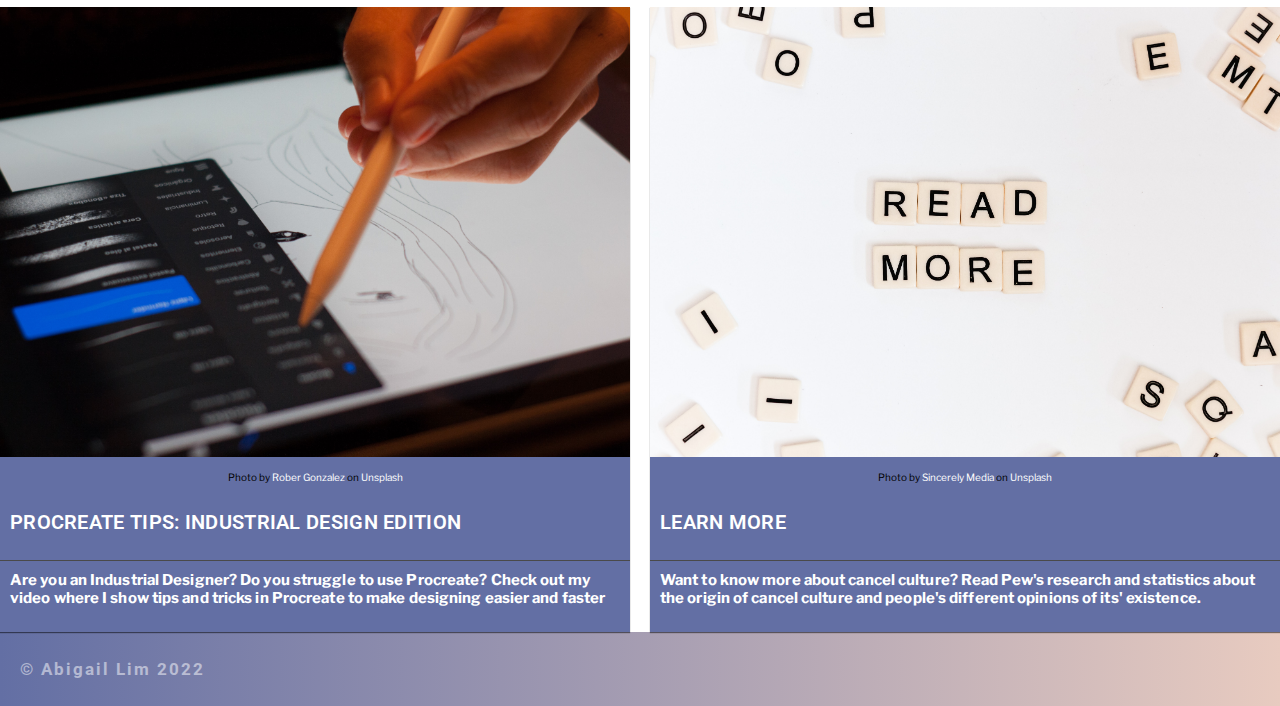
==== commit 3581703e: "update" ====
--- a/index.html
+++ b/index.html
@@ -37,8 +37,6 @@
           <p class="reference"> Photo by <a href="https://unsplash.com/@creativechristians?utm_source=unsplash&utm_medium=referral&utm_content=creditCopyText">Creative Christians</a> on <a href="https://unsplash.com/s/photos/social-media?utm_source=unsplash&utm_medium=referral&utm_content=creditCopyText">Unsplash</a>
           </p>
           <h2><a href="https://medium.com/@limabby21/cancel-culture-is-it-necessary-5a9881380380"> Cancel Culture: Is It Necessary?</a></h2>
-          <img src="https://content.codecademy.com/courses/learn-css-grid/lesson-ii/time.svg" class="time" />
-          <p class="mins">4 mins</p>
           <p class="description">
             Social media has become a major part of people's lives through websites and apps in the past couple of years. With the increase of social media users, the development of a new phenomenon has come about: Cancel Culture.</p>
         </div>
@@ -47,8 +45,6 @@
           <p class="reference"> Photo by <a href="https://unsplash.com/@willfrancis?utm_source=unsplash&utm_medium=referral&utm_content=creditCopyText">Will Francis</a> on <a href="https://unsplash.com/s/photos/podcast?utm_source=unsplash&utm_medium=referral&utm_content=creditCopyText">Unsplash</a>
           </p>
           <h2><a href="https://soundcloud.com/yuqin-feng/possible-different-social-media-standards-for-guys-and-girls?utm_source=clipboard&utm_medium=text&utm_campaign=social_sharing"> Social Media Standards: Guys vs. Girls </a></h2>
-          <img src="https://content.codecademy.com/courses/learn-css-grid/lesson-ii/time.svg" class="time" />
-          <p class="mins">12 mins</p>
           <p class="description"> Do guys and girls have different standards when it comes to social media? Tune in to hear the thoughts and opinions from fellow Virginia Tech students!
           </p>
         </div>
@@ -57,8 +53,6 @@
           <p class="reference"> Photo by <a href="https://unsplash.com/@robergd?utm_source=unsplash&utm_medium=referral&utm_content=creditCopyText">Rober Gonzalez</a> on <a href="https://unsplash.com/photos/Ox3SuY9QbDU?utm_source=unsplash&utm_medium=referral&utm_content=creditShareLink">Unsplash</a>
           </p>
           <h2><a href="https://youtu.be/kGYRCjyGiDg"> Procreate Tips: Industrial Design Edition </a></h2>
-          <img src="https://content.codecademy.com/courses/learn-css-grid/lesson-ii/time.svg" class="time" />
-          <p class="mins">3 MINS</p>
           <p class="description">
             Are you an Industrial Designer? Do you struggle to use Procreate? Check out my video where I show tips and tricks in Procreate to make designing easier and faster</p>
         </div>
@@ -67,10 +61,8 @@
           <p class="reference"> Photo by <a href="https://unsplash.com/@sincerelymedia?utm_source=unsplash&utm_medium=referral&utm_content=creditCopyText">Sincerely Media</a> on <a href="https://unsplash.com/s/photos/blog?utm_source=unsplash&utm_medium=referral&utm_content=creditCopyText">Unsplash</a>
           </p>
           <h2><a href="https://www.pewresearch.org/internet/2021/05/19/americans-and-cancel-culture-where-some-see-calls-for-accountability-others-see-censorship-punishment/"> LEARN MORE </a></h2>
-          <img src="https://content.codecademy.com/courses/learn-css-grid/lesson-ii/time.svg" class="time" />
-          <p class="mins">20 mins</p>
           <p class="description">
-            Read more about cancel culture and why people love it or hate it</p>
+            Want to know more about cancel culture? Read Pew's research and statistics about the origin of cancel culture and people's different opinions of its' existence.</p>
         </div>
       </main>
 
--- a/css/style.css
+++ b/css/style.css
@@ -12,7 +12,10 @@
 /* Removed min-width because some phones are narrower than 500px */
 
 header, footer {
-  background-color: #8B85C1;
+  background: #E8CBC0;  /* fallback for old browsers */
+background: -webkit-linear-gradient(to right, #636FA4, #E8CBC0);  /* Chrome 10-25, Safari 5.1-6 */
+background: linear-gradient(to right, #636FA4, #E8CBC0); /* W3C, IE 10+/ Edge, Firefox 16+, Chrome 26+, Opera 12+, Safari 7+ */
+
   text-align: left;
 /*  min-width: 500px; */
 }
@@ -54,7 +57,7 @@
   font-weight: 600;
   letter-spacing: 0.3px;
   text-align: left;
-  color: #8B85C1;
+  color: white;
   padding: 10px 0px 10px 10px;
   text-decoration: none;
   text-transform: uppercase;
@@ -99,7 +102,7 @@
 }
 
 .myButton:hover {
-	background-color: #7A6F9B;
+	background-color: #E8CBC0;
 }
 
 .myButton:active {
@@ -109,7 +112,7 @@
 .project {
   box-shadow: 0 1px 1px 0 rgba(0, 0, 0, 0.5);
   width: 100%;
-  background-color: #D4CDF4;
+  background-color: #636FA4;
 }
 
 
@@ -118,25 +121,6 @@
   font-family: 'Libre Franklin', sans-serif;
   font-size: 10px;
 }
-.time {
-  padding-left: 10px;
-  padding-top: 10px;
-  width: 20px;
-  height: auto;
-}
-
-.mins {
-  display: inline-block;
-  font-family: 'Roboto', sans-serif;
-  font-size: 18px;
-  font-weight: 500;
-  letter-spacing: 0.3px;
-  text-align: left;
-  color: #4A4A4A;
-  position: relative;
-  bottom: 5px;
-  text-transform: uppercase;
-}
 
 .description {
   font-family: 'Libre Franklin', sans-serif;
@@ -144,7 +128,7 @@
   font-size: 15px;
   letter-spacing: 0.1px;
   text-align: left;
-  color: #4A4A4A;
+  color: white;
   padding: 10px 0px 10px 10px;
   border-top: 1px solid #4a4a4a;
 }
@@ -179,6 +163,6 @@
   }
 }
 a {
-  color: #8B85C1;
+  color: white;
   text-decoration: none;
 }
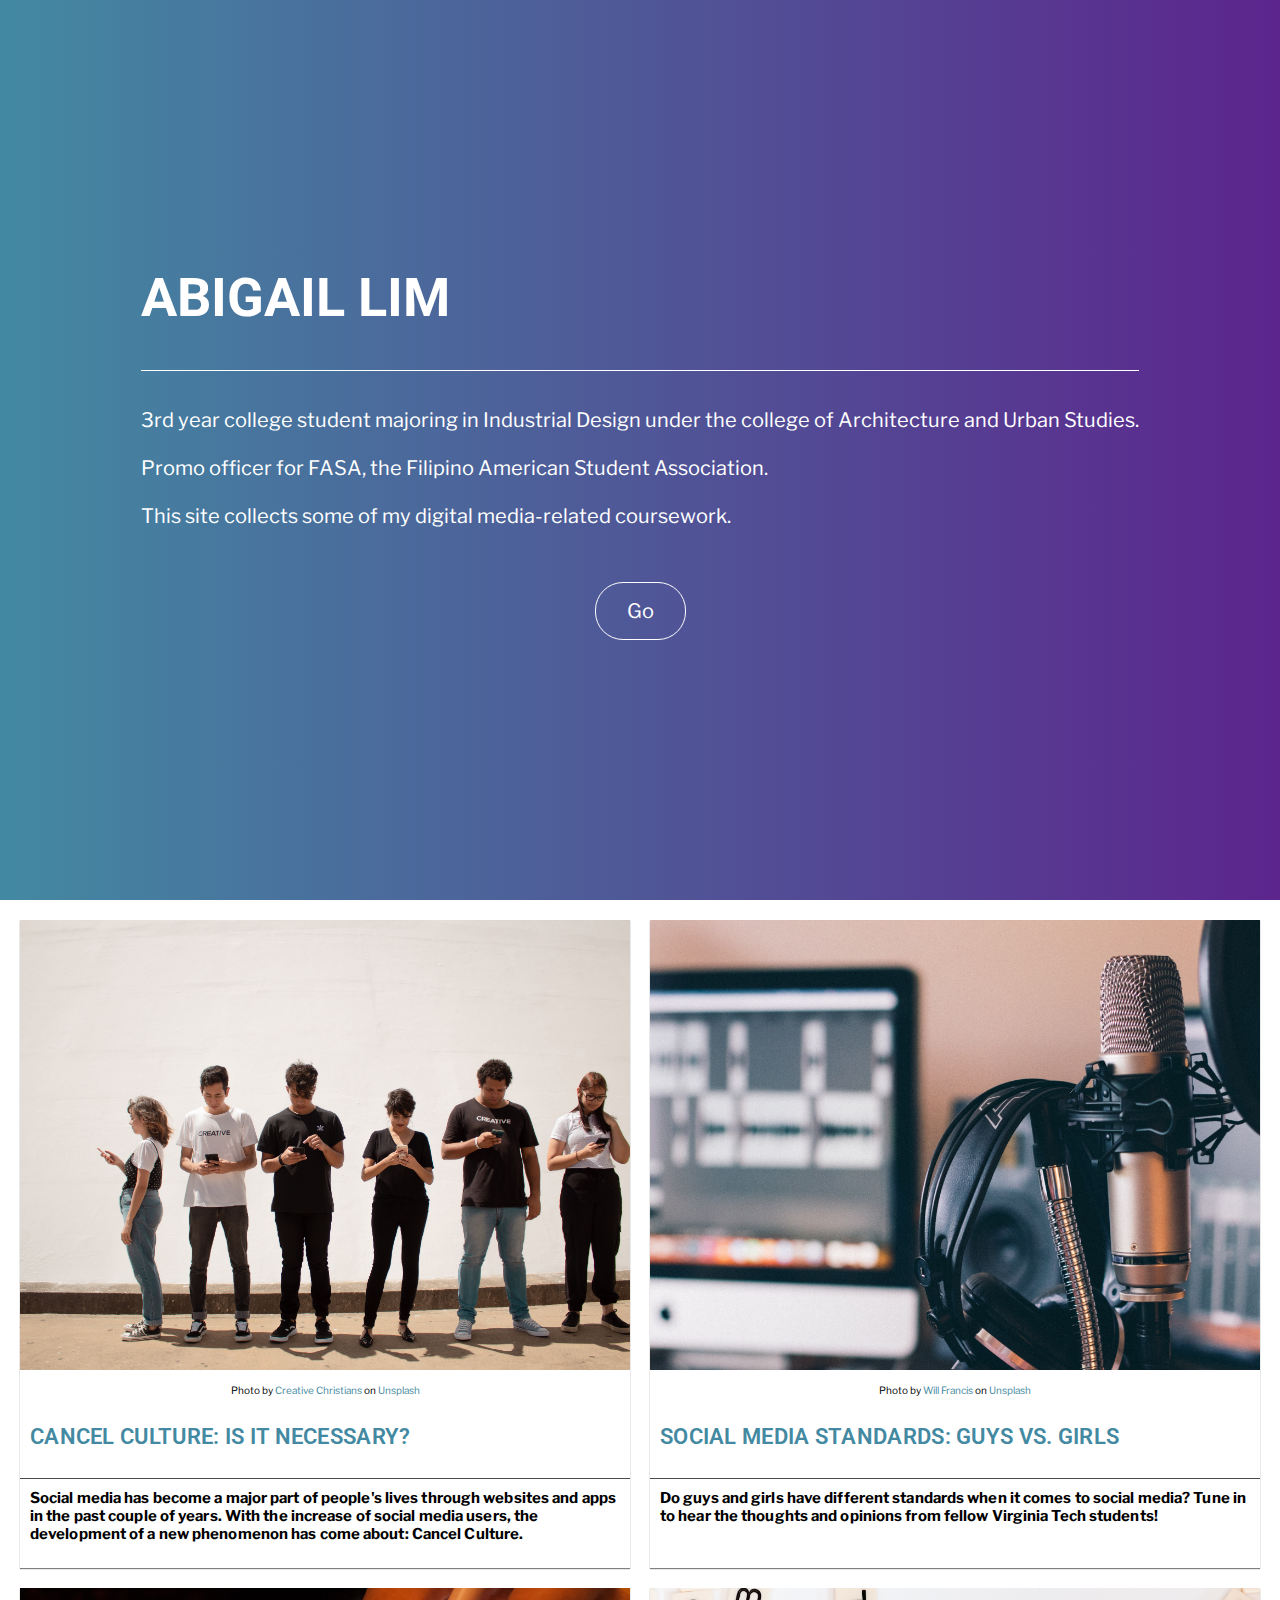
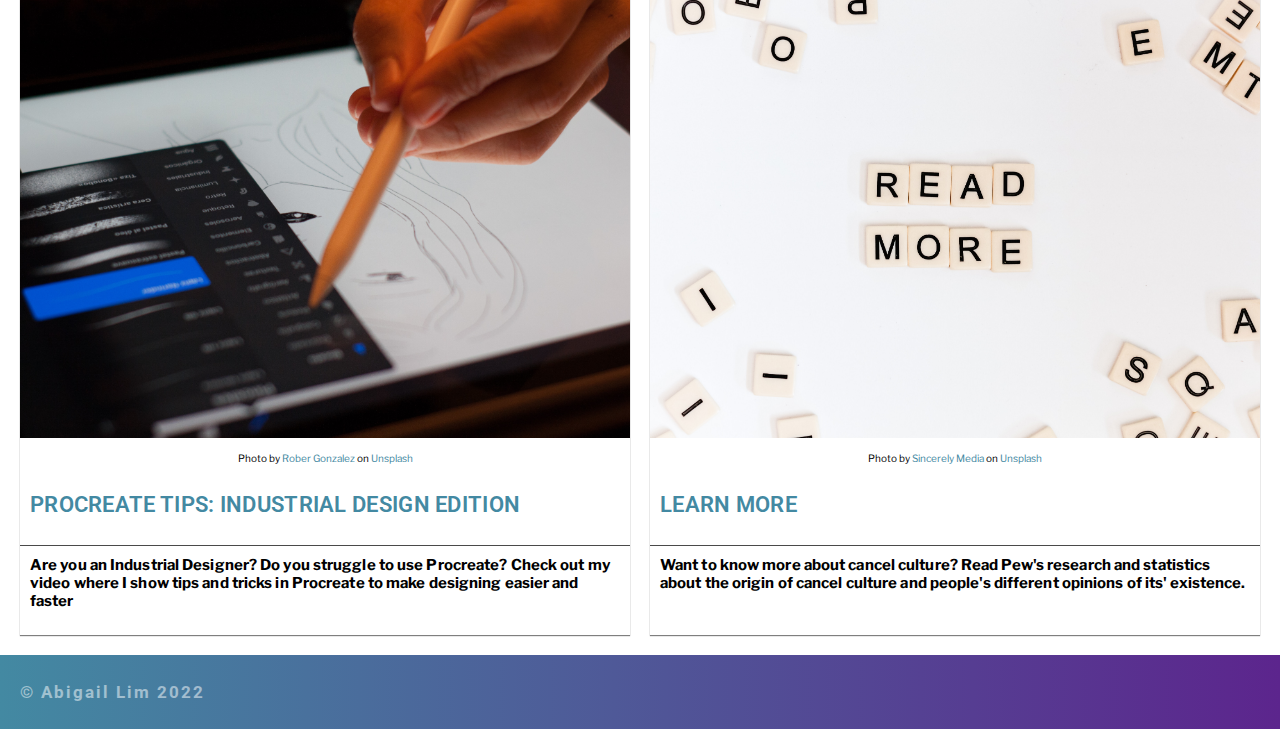
==== commit 7700449d: "update" ====
--- a/index.html
+++ b/index.html
@@ -23,7 +23,7 @@
         <div class="wrapper">
           <h1>Abigail Lim</h1>
           <p class="bio">
-            3rd year college student majoring in Industrial Design under the college of Architecture and Urban Studies. <br> <br>Promo officer for FASA, the Filipino American Student Association. <br> <br> This site collects some of my digital media-related coursework from school.
+            3rd year college student majoring in Industrial Design under the college of Architecture and Urban Studies. <br> <br>Promo officer for FASA, the Filipino American Student Association. <br> <br> This site collects some of my digital media-related coursework.
           </p>
           <div class="buttonBox">
             <a class="myButton"href="#projects">Go</a>
@@ -33,7 +33,7 @@
 
       <main id="projects">
         <div class="project">
-          <a href="https://medium.com/@limabby21/cancel-culture-is-it-necessary-5a9881380380"> <img src="images/creative-christians-HN6uXG7GzTE-unsplash (3).jpg"></a>
+          <a href="https://medium.com/@limabby21/cancel-culture-is-it-necessary-5a9881380380" target="_blank"> <img src="images/creative-christians-HN6uXG7GzTE-unsplash (3).jpg" alt="Group of individuals on their phone with one person turned away from the rest"></a>
           <p class="reference"> Photo by <a href="https://unsplash.com/@creativechristians?utm_source=unsplash&utm_medium=referral&utm_content=creditCopyText">Creative Christians</a> on <a href="https://unsplash.com/s/photos/social-media?utm_source=unsplash&utm_medium=referral&utm_content=creditCopyText">Unsplash</a>
           </p>
           <h2><a href="https://medium.com/@limabby21/cancel-culture-is-it-necessary-5a9881380380"> Cancel Culture: Is It Necessary?</a></h2>
@@ -41,7 +41,7 @@
             Social media has become a major part of people's lives through websites and apps in the past couple of years. With the increase of social media users, the development of a new phenomenon has come about: Cancel Culture.</p>
         </div>
         <div class="project">
-          <a href="https://soundcloud.com/yuqin-feng/possible-different-social-media-standards-for-guys-and-girls?utm_source=clipboard&utm_medium=text&utm_campaign=social_sharing"> <img src="images/will-francis-ZDNyhmgkZlQ-unsplash.jpg"></a>
+          <a href="https://soundcloud.com/yuqin-feng/possible-different-social-media-standards-for-guys-and-girls?utm_source=clipboard&utm_medium=text&utm_campaign=social_sharing" target="_blank"> <img src="images/will-francis-ZDNyhmgkZlQ-unsplash.jpg" alt="Recording microphone with headphones"></a>
           <p class="reference"> Photo by <a href="https://unsplash.com/@willfrancis?utm_source=unsplash&utm_medium=referral&utm_content=creditCopyText">Will Francis</a> on <a href="https://unsplash.com/s/photos/podcast?utm_source=unsplash&utm_medium=referral&utm_content=creditCopyText">Unsplash</a>
           </p>
           <h2><a href="https://soundcloud.com/yuqin-feng/possible-different-social-media-standards-for-guys-and-girls?utm_source=clipboard&utm_medium=text&utm_campaign=social_sharing"> Social Media Standards: Guys vs. Girls </a></h2>
@@ -49,15 +49,15 @@
           </p>
         </div>
         <div class="project">
-          <a href="https://youtu.be/kGYRCjyGiDg"> <img src="images/rober-gonzalez-Ox3SuY9QbDU-unsplash.jpg"></a>
-          <p class="reference"> Photo by <a href="https://unsplash.com/@robergd?utm_source=unsplash&utm_medium=referral&utm_content=creditCopyText">Rober Gonzalez</a> on <a href="https://unsplash.com/photos/Ox3SuY9QbDU?utm_source=unsplash&utm_medium=referral&utm_content=creditShareLink">Unsplash</a>
+          <a href="https://youtu.be/kGYRCjyGiDg" target="_blank"> <img src="images/rober-gonzalez-Ox3SuY9QbDU-unsplash.jpg"></a>
+          <p class="reference" alt="Person using the app Procreate"> Photo by <a href="https://unsplash.com/@robergd?utm_source=unsplash&utm_medium=referral&utm_content=creditCopyText">Rober Gonzalez</a> on <a href="https://unsplash.com/photos/Ox3SuY9QbDU?utm_source=unsplash&utm_medium=referral&utm_content=creditShareLink">Unsplash</a>
           </p>
           <h2><a href="https://youtu.be/kGYRCjyGiDg"> Procreate Tips: Industrial Design Edition </a></h2>
           <p class="description">
             Are you an Industrial Designer? Do you struggle to use Procreate? Check out my video where I show tips and tricks in Procreate to make designing easier and faster</p>
         </div>
         <div class="project">
-          <a href="https://www.pewresearch.org/internet/2021/05/19/americans-and-cancel-culture-where-some-see-calls-for-accountability-others-see-censorship-punishment/"> <img src="images/sincerely-media-vcF5y2Edm6A-unsplash.jpg"></a>
+          <a href="https://www.pewresearch.org/internet/2021/05/19/americans-and-cancel-culture-where-some-see-calls-for-accountability-others-see-censorship-punishment/" target="_blank"> <img src="images/sincerely-media-vcF5y2Edm6A-unsplash.jpg" alt="Scrabble letters spelling out Read More"></a>
           <p class="reference"> Photo by <a href="https://unsplash.com/@sincerelymedia?utm_source=unsplash&utm_medium=referral&utm_content=creditCopyText">Sincerely Media</a> on <a href="https://unsplash.com/s/photos/blog?utm_source=unsplash&utm_medium=referral&utm_content=creditCopyText">Unsplash</a>
           </p>
           <h2><a href="https://www.pewresearch.org/internet/2021/05/19/americans-and-cancel-culture-where-some-see-calls-for-accountability-others-see-censorship-punishment/"> LEARN MORE </a></h2>
--- a/css/style.css
+++ b/css/style.css
@@ -12,9 +12,11 @@
 /* Removed min-width because some phones are narrower than 500px */
 
 header, footer {
-  background: #E8CBC0;  /* fallback for old browsers */
-background: -webkit-linear-gradient(to right, #636FA4, #E8CBC0);  /* Chrome 10-25, Safari 5.1-6 */
-background: linear-gradient(to right, #636FA4, #E8CBC0); /* W3C, IE 10+/ Edge, Firefox 16+, Chrome 26+, Opera 12+, Safari 7+ */
+  background: #5C258D;  /* fallback for old browsers */
+background: -webkit-linear-gradient(to right, #4389A2, #5C258D);  /* Chrome 10-25, Safari 5.1-6 */
+background: linear-gradient(to right, #4389A2, #5C258D); /* W3C, IE 10+/ Edge, Firefox 16+, Chrome 26+, Opera 12+, Safari 7+ */
+
+
 
   text-align: left;
 /*  min-width: 500px; */
@@ -31,10 +33,12 @@
 
 main {
   display: grid;
-  grid-template-columns: repeat(auto-fill, minmax(40%, 1fr) ) ;
+  grid-template-columns: repeat(auto-fill, minmax(40%, 2fr) ) ;
   grid-gap: 20px;
-  margin-top: 44px;
-
+  margin-top: 20px;
+  margin-bottom: 20px;
+  margin-right: 20px;
+  margin-left: 20px;
   justify-items: center;
   justify-content: center;
   align-items: stretch;
@@ -53,11 +57,11 @@
 
 h2 {
   font-family: 'Roboto', sans-serif;
-  font-size: 20px;
+  font-size: 22px;
   font-weight: 600;
   letter-spacing: 0.3px;
   text-align: left;
-  color: white;
+  color: #5C258D;
   padding: 10px 0px 10px 10px;
   text-decoration: none;
   text-transform: uppercase;
@@ -102,7 +106,7 @@
 }
 
 .myButton:hover {
-	background-color: #E8CBC0;
+	background-color: #4389A2;
 }
 
 .myButton:active {
@@ -112,7 +116,7 @@
 .project {
   box-shadow: 0 1px 1px 0 rgba(0, 0, 0, 0.5);
   width: 100%;
-  background-color: #636FA4;
+  background-color: white;
 }
 
 
@@ -128,8 +132,8 @@
   font-size: 15px;
   letter-spacing: 0.1px;
   text-align: left;
-  color: white;
-  padding: 10px 0px 10px 10px;
+  color: black;
+  padding: 10px 10px 10px 10px;
   border-top: 1px solid #4a4a4a;
 }
 
@@ -156,13 +160,13 @@
     grid-template-columns: 1fr;
   }
   .description {
-    font-size: 15px;
+    font-size: 18px;
   }
   img {
     height: 50vh;
   }
 }
 a {
-  color: white;
+  color: #4389A2;
   text-decoration: none;
 }
